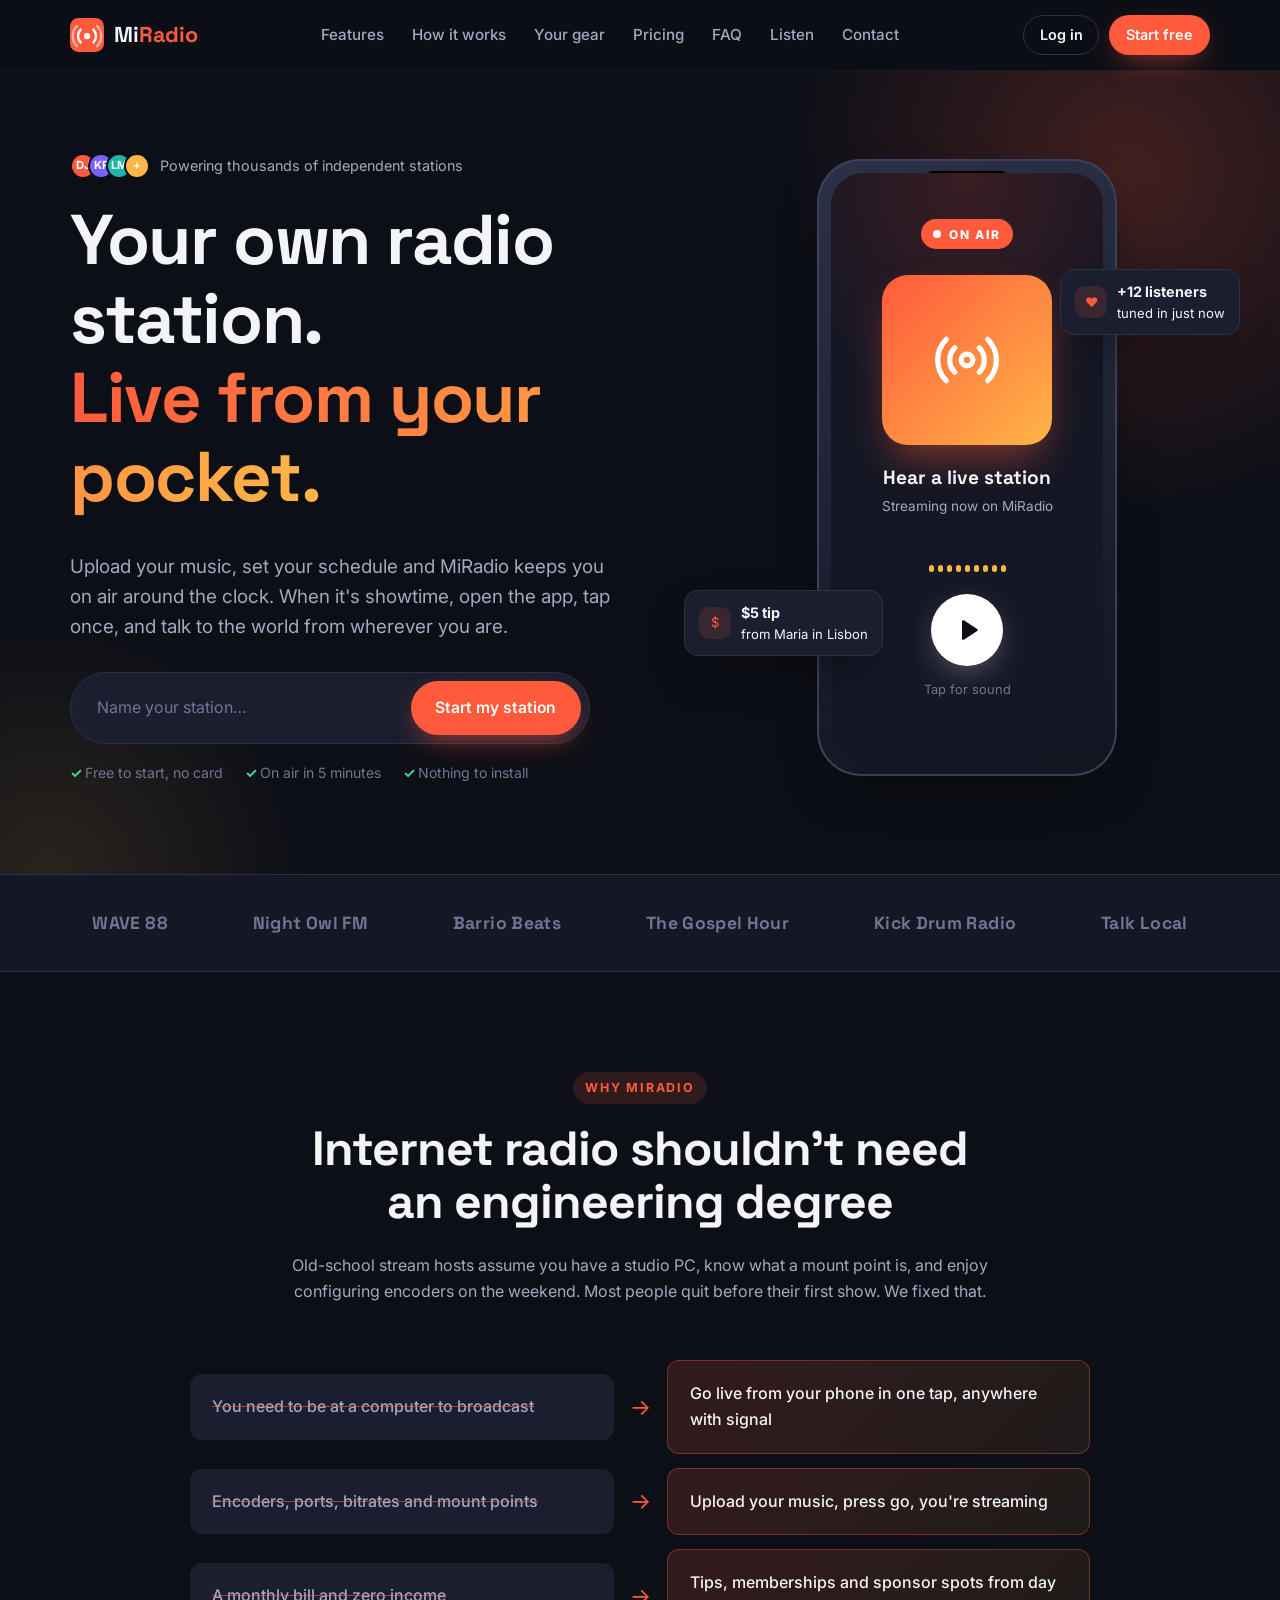
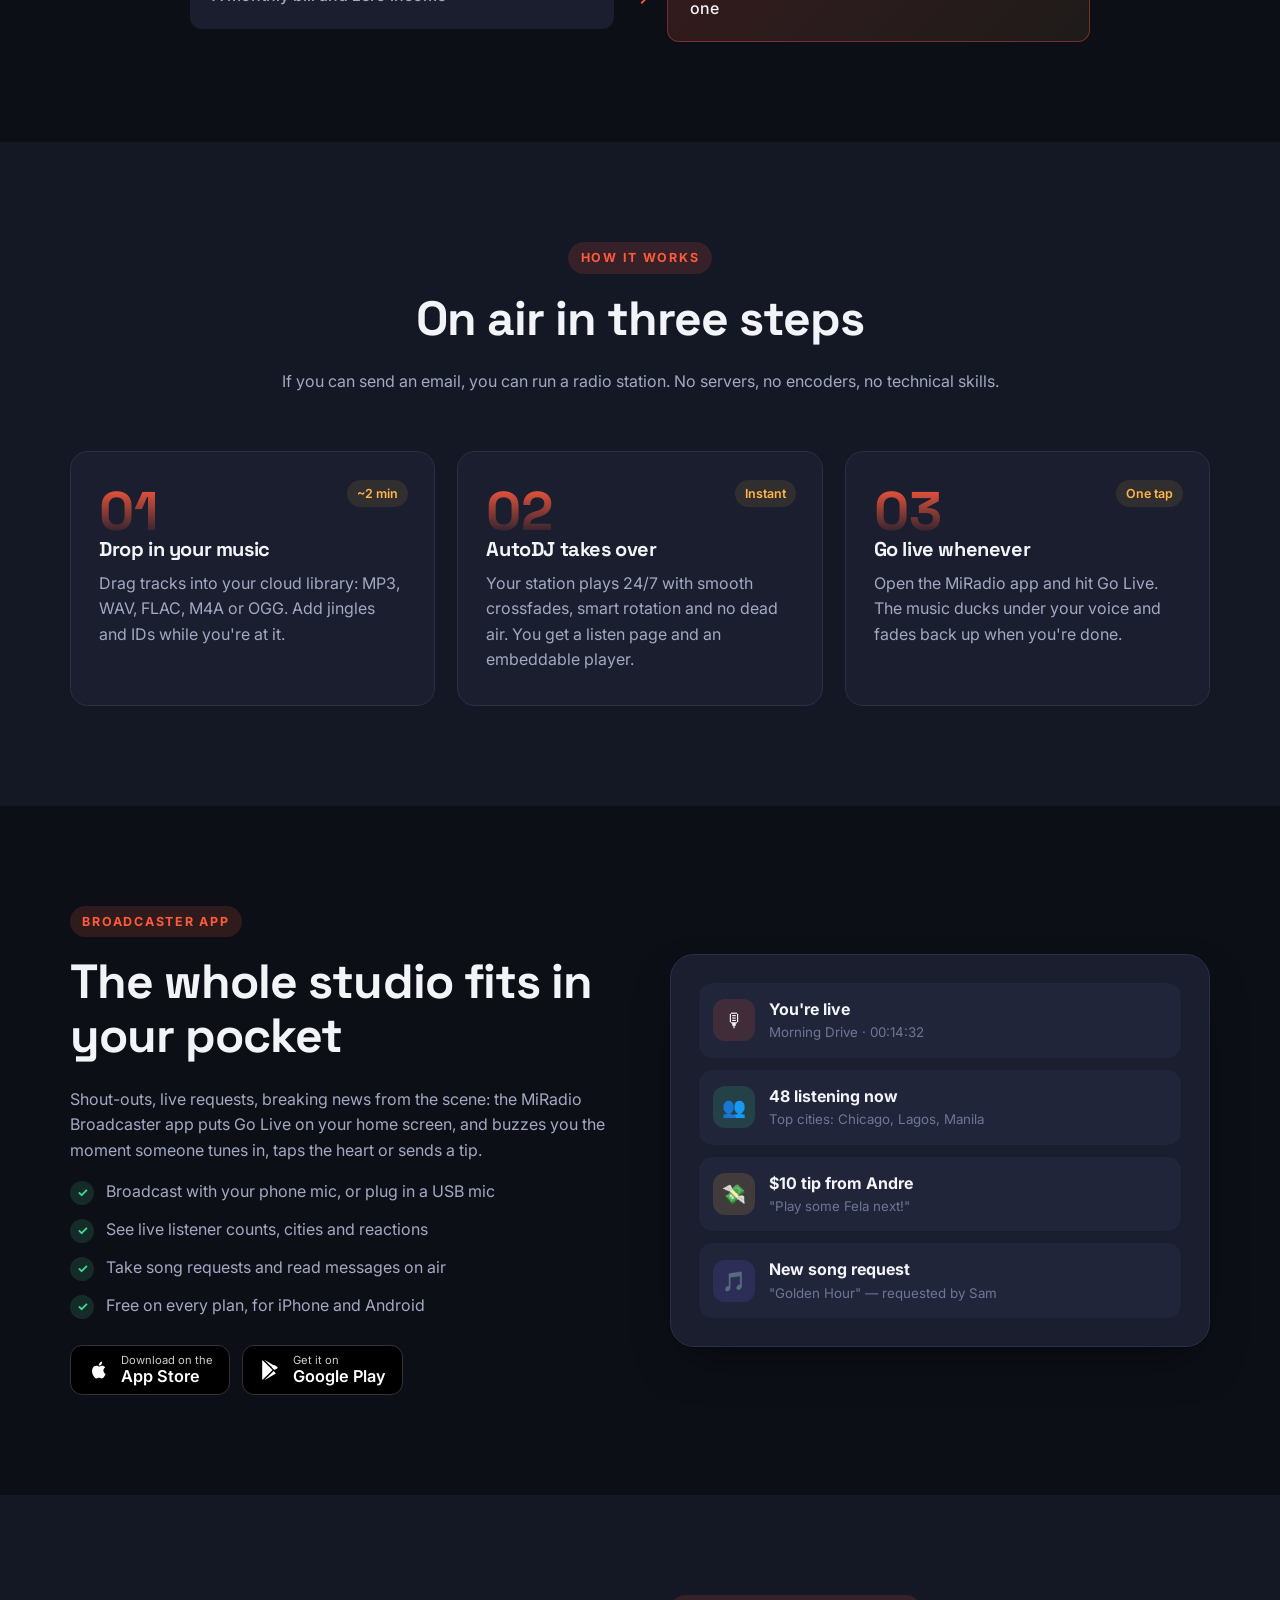
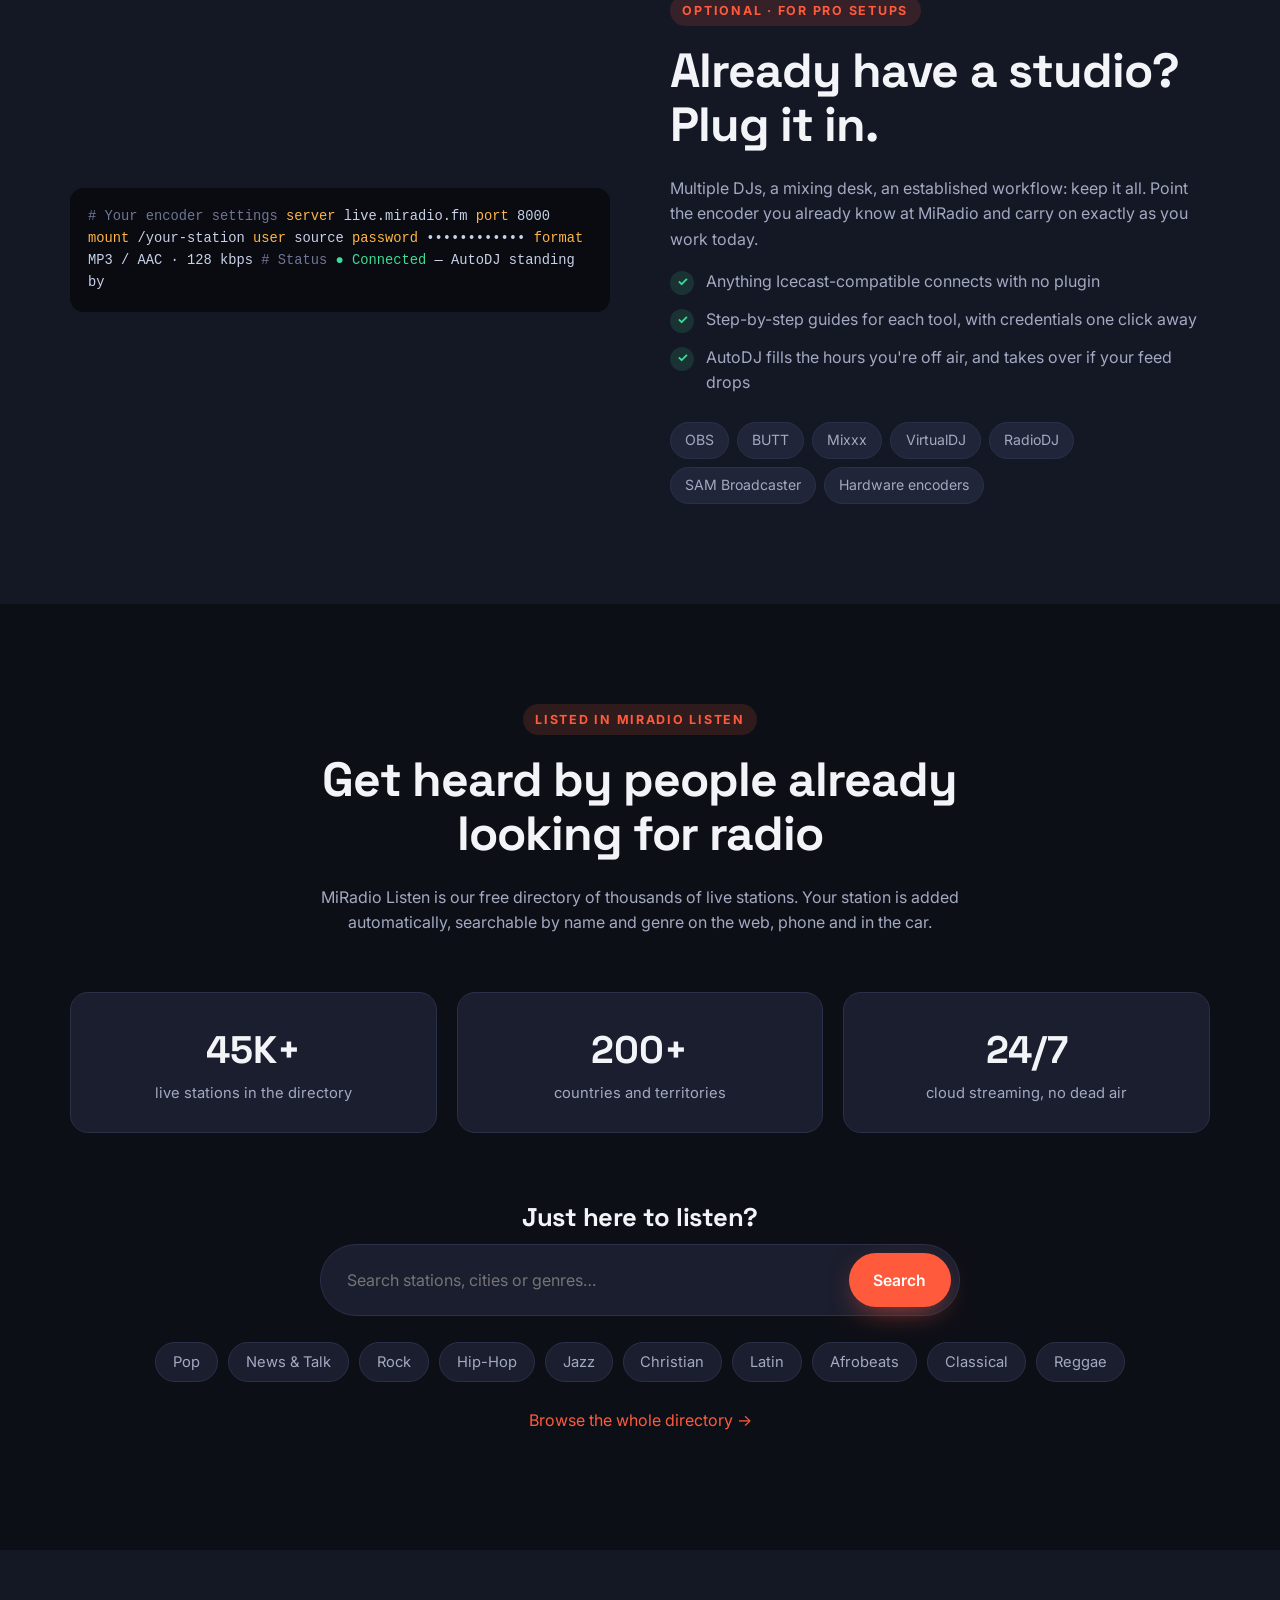
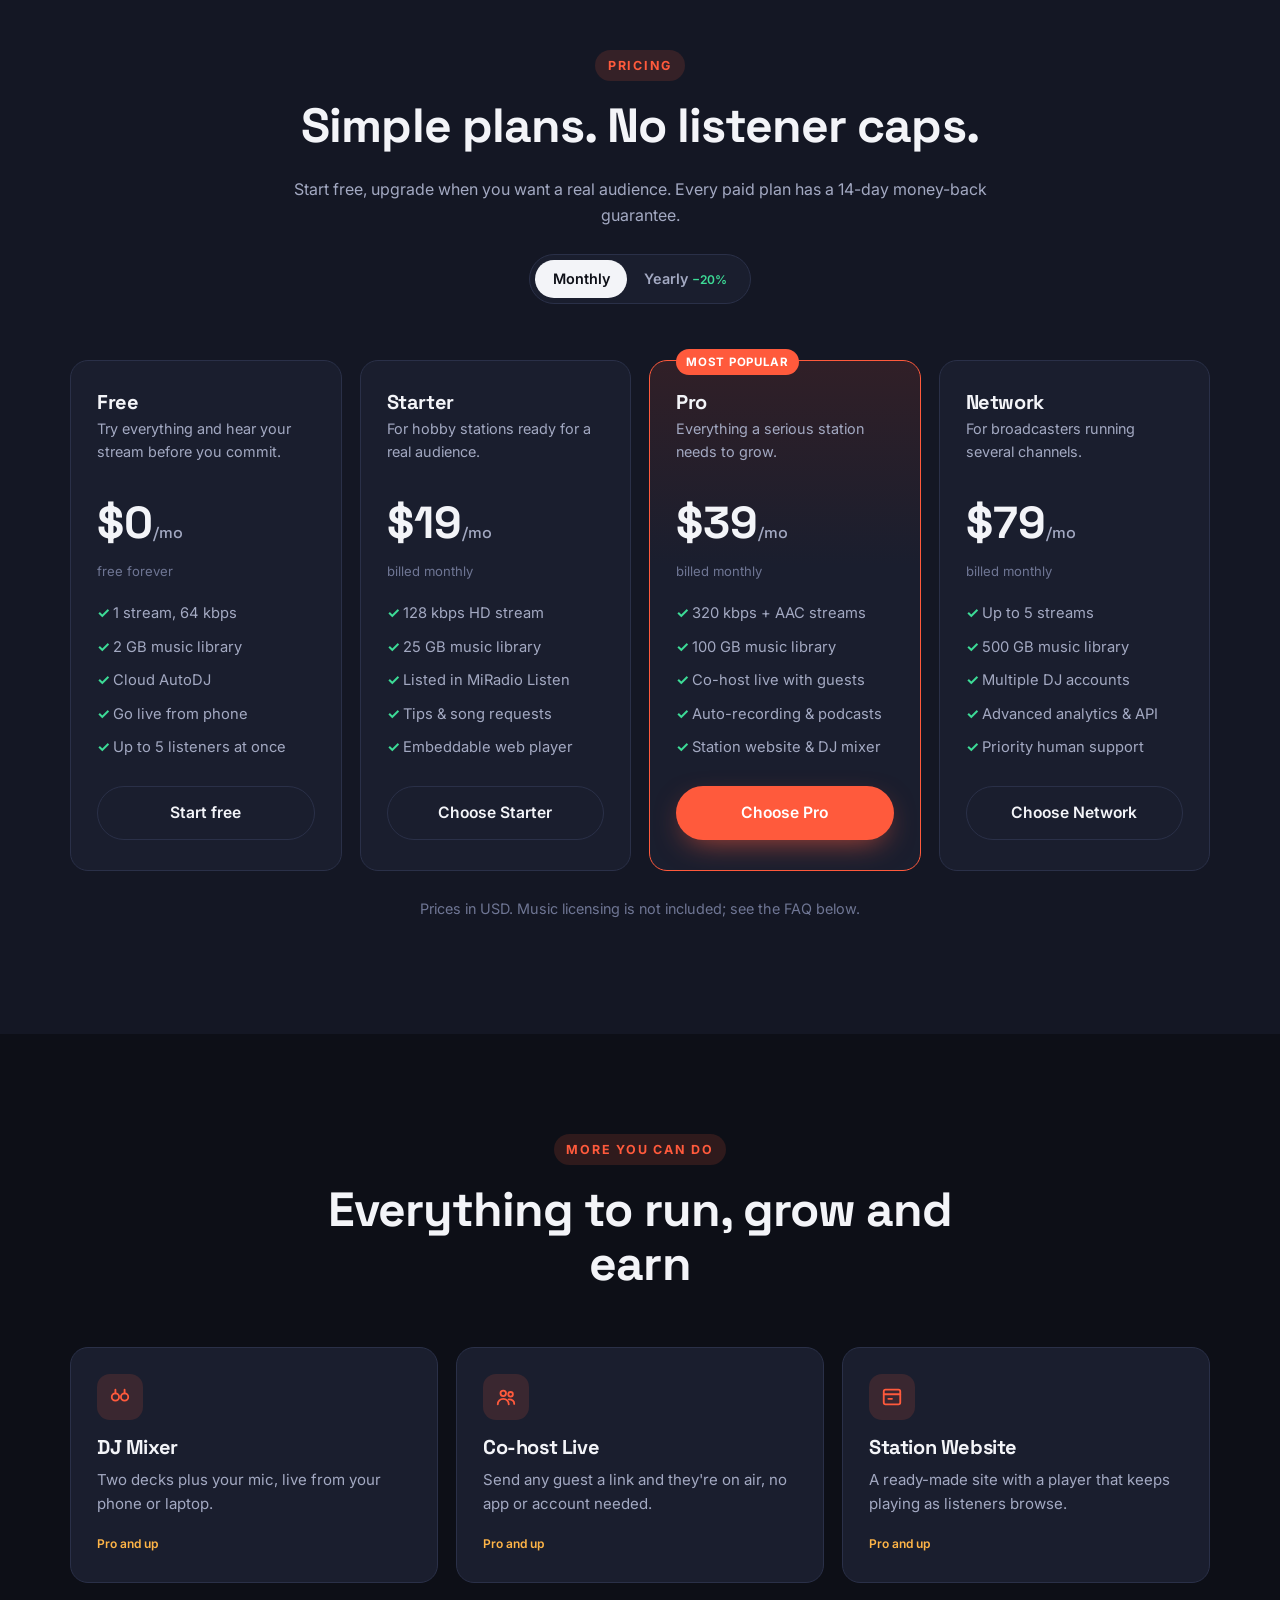
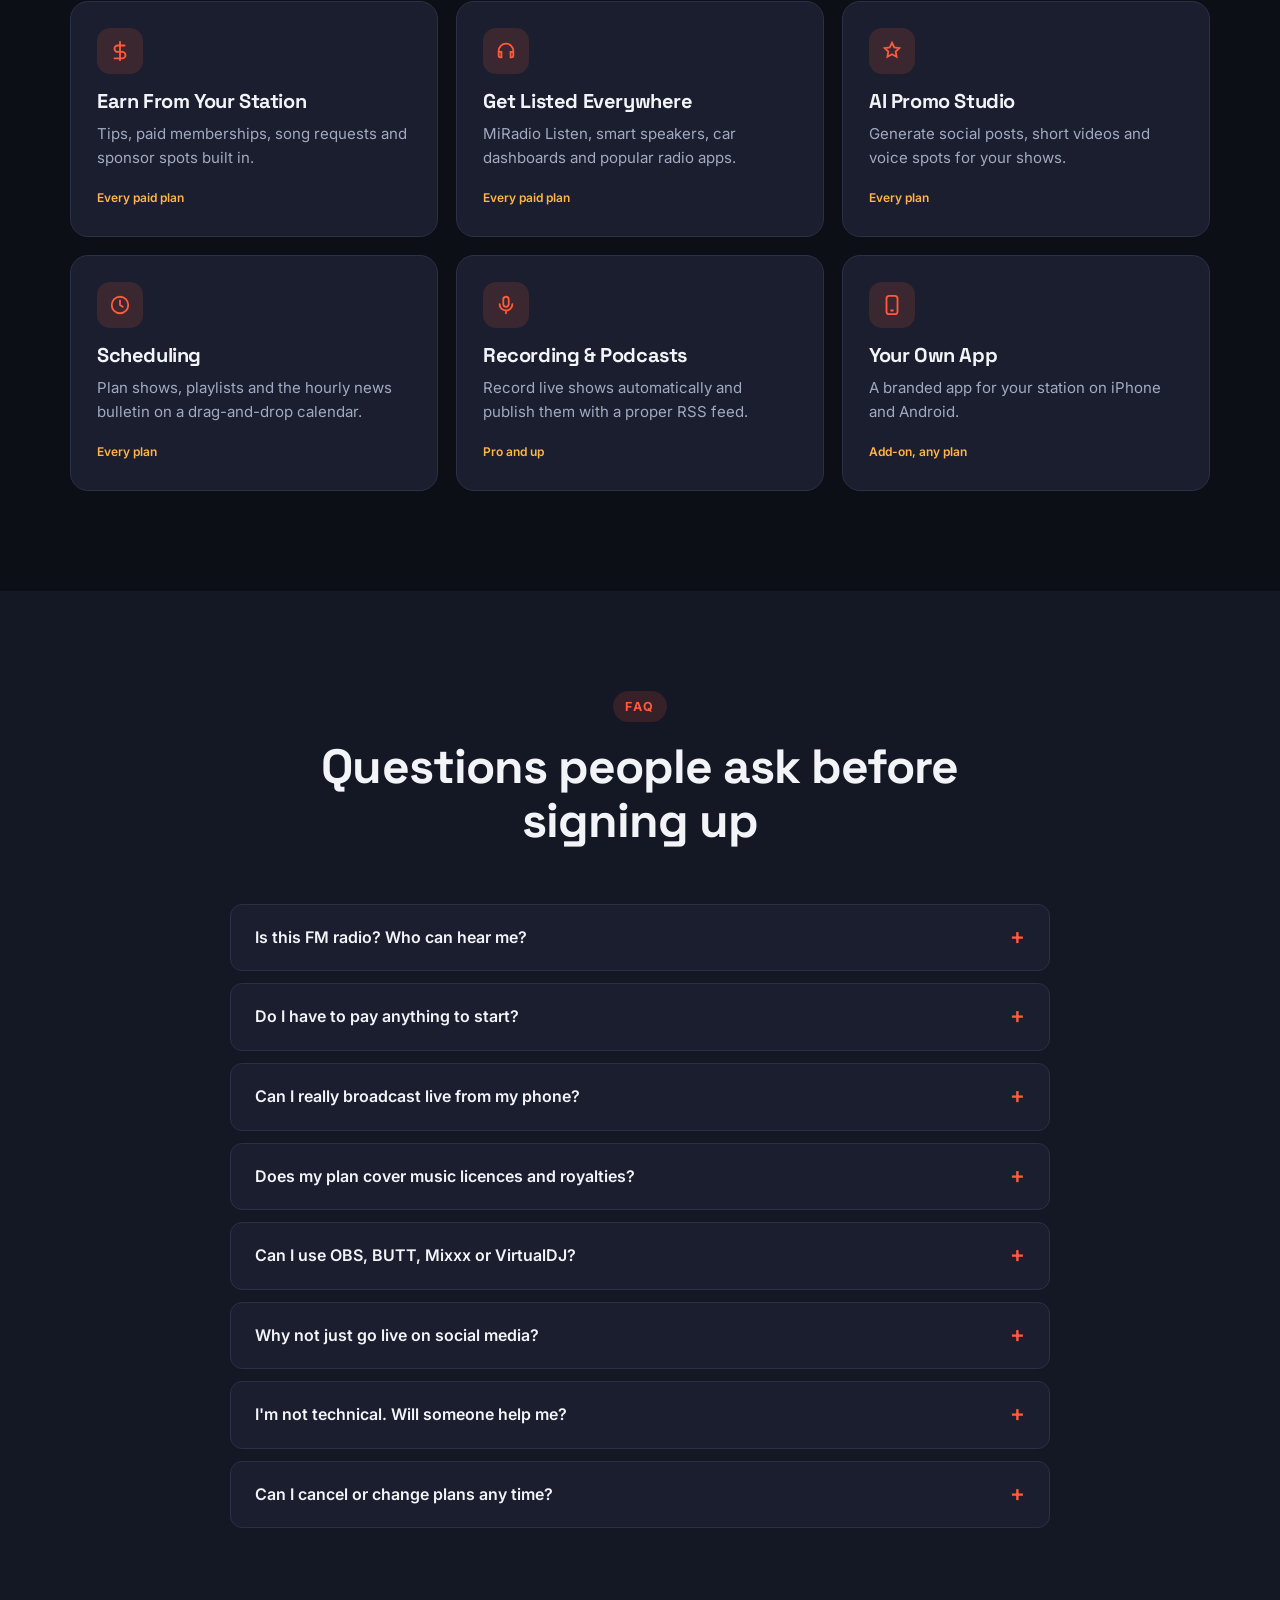
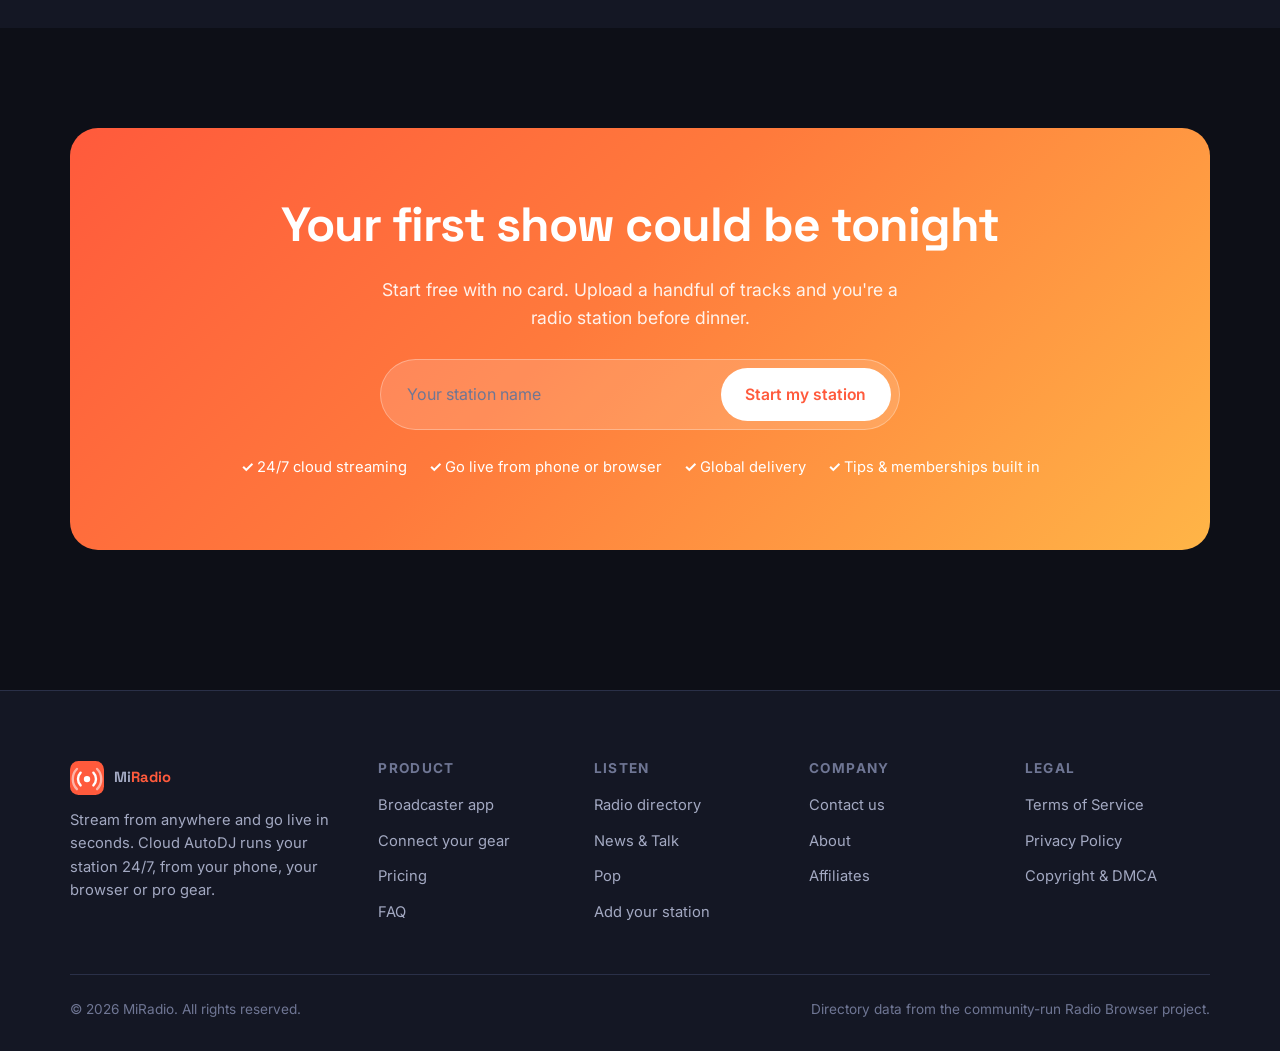
==== index.html @ b514ee6f "Build MiRadio website: landing page, live radio directory, contact page Co-Authored-By: Claude Opus " ====
<!DOCTYPE html>
<html lang="en">
<head>
  <meta charset="UTF-8" />
  <meta name="viewport" content="width=device-width, initial-scale=1" />
  <title>MiRadio — Start Your Own Radio Station, Go Live From Anywhere</title>
  <meta name="description" content="MiRadio puts your own internet radio station on air in minutes. Upload music, let AutoDJ run 24/7, and go live from your phone with one tap." />
  <link rel="icon" href="assets/logo.svg" type="image/svg+xml" />
  <link rel="preconnect" href="https://fonts.googleapis.com" />
  <link rel="preconnect" href="https://fonts.gstatic.com" crossorigin />
  <link href="https://fonts.googleapis.com/css2?family=Inter:wght@400;500;600;700&family=Space+Grotesk:wght@500;700&display=swap" rel="stylesheet" />
  <link rel="stylesheet" href="css/style.css" />
</head>
<body>

<header class="site-header">
  <nav class="container nav" aria-label="Main">
    <a href="index.html" class="brand"><img src="assets/logo.svg" alt="" /><span>Mi<b>Radio</b></span></a>
    <ul class="nav-links">
      <li><a href="#features">Features</a></li>
      <li><a href="#how">How it works</a></li>
      <li><a href="#gear">Your gear</a></li>
      <li><a href="#pricing">Pricing</a></li>
      <li><a href="#faq">FAQ</a></li>
      <li><a href="listen.html">Listen</a></li>
      <li><a href="contact.html">Contact</a></li>
    </ul>
    <div class="nav-cta">
      <a href="#" class="btn btn-ghost btn-sm" onclick="miToast('Log in is coming soon.');return false;">Log in</a>
      <a href="#" class="btn btn-primary btn-sm" data-start>Start free</a>
      <button class="menu-toggle" aria-label="Open menu" aria-expanded="false">
        <svg viewBox="0 0 24 24" fill="none" stroke="currentColor" stroke-width="2" stroke-linecap="round"><path d="M4 7h16M4 12h16M4 17h16"/></svg>
      </button>
    </div>
  </nav>
</header>

<main>
  <!-- ================= HERO ================= -->
  <section class="hero">
    <div class="container hero-grid">
      <div>
        <div class="trust">
          <div class="dots">
            <span style="background:#ff5a3c">DJ</span><span style="background:#7b61ff">KR</span><span style="background:#1fb5a8">LM</span><span style="background:#ffb547">+</span>
          </div>
          Powering thousands of independent stations
        </div>
        <h1>Your own radio station.<br /><span class="grad">Live from your pocket.</span></h1>
        <p class="lead">Upload your music, set your schedule and MiRadio keeps you on air around the clock. When it's showtime, open the app, tap once, and talk to the world from wherever you are.</p>
        <form class="start-form" aria-label="Name your station">
          <label for="hero-name" class="sr-only">Your station name</label>
          <input id="hero-name" type="text" placeholder="Name your station…" maxlength="60" autocomplete="off" />
          <button class="btn btn-primary" type="submit">Start my station</button>
        </form>
        <div class="hero-notes">
          <span>Free to start, no card</span>
          <span>On air in 5 minutes</span>
          <span>Nothing to install</span>
        </div>
      </div>

      <div style="position:relative">
        <div class="phone" id="demo-phone">
          <div class="phone-notch"></div>
          <div class="phone-screen">
            <span class="onair">ON AIR</span>
            <div class="art">
              <svg viewBox="0 0 24 24" fill="none" stroke="currentColor" stroke-width="1.8" stroke-linecap="round"><circle cx="12" cy="12" r="2"/><path d="M7.8 16.2a6 6 0 0 1 0-8.4M16.2 7.8a6 6 0 0 1 0 8.4M4.9 19.1a10 10 0 0 1 0-14.2M19.1 4.9a10 10 0 0 1 0 14.2"/></svg>
            </div>
            <div class="st-name">Hear a live station</div>
            <div class="st-meta">Streaming now on MiRadio</div>
            <div class="eq" aria-hidden="true"><i></i><i></i><i></i><i></i><i></i><i></i><i></i><i></i><i></i></div>
            <button class="big-play" aria-label="Play">
              <svg viewBox="0 0 24 24" fill="currentColor"><path d="M8 5.14v13.72a1 1 0 0 0 1.52.85l10.6-6.86a1 1 0 0 0 0-1.7L9.52 4.29A1 1 0 0 0 8 5.14Z"/></svg>
            </button>
            <div class="hint">Tap for sound</div>
          </div>
        </div>
        <div class="listener-pop"><span class="ic">❤</span><div><b>+12 listeners</b>tuned in just now</div></div>
        <div class="listener-pop two"><span class="ic">$</span><div><b>$5 tip</b>from Maria in Lisbon</div></div>
      </div>
    </div>
  </section>

  <div class="strip">
    <div class="container strip-inner">
      <span>WAVE 88</span><span>Night Owl FM</span><span>Barrio Beats</span><span>The Gospel Hour</span><span>Kick Drum Radio</span><span>Talk Local</span>
    </div>
  </div>

  <!-- ================= PROBLEM / SOLUTION ================= -->
  <section>
    <div class="container">
      <div class="section-head reveal">
        <span class="eyebrow">Why MiRadio</span>
        <h2>Internet radio shouldn't need<br />an engineering degree</h2>
        <p class="muted">Old-school stream hosts assume you have a studio PC, know what a mount point is, and enjoy configuring encoders on the weekend. Most people quit before their first show. We fixed that.</p>
      </div>
      <div class="compare">
        <div class="compare-row reveal"><div class="old">You need to be at a computer to broadcast</div><span class="arrow">→</span><div class="new">Go live from your phone in one tap, anywhere with signal</div></div>
        <div class="compare-row reveal"><div class="old">Encoders, ports, bitrates and mount points</div><span class="arrow">→</span><div class="new">Upload your music, press go, you're streaming</div></div>
        <div class="compare-row reveal"><div class="old">A monthly bill and zero income</div><span class="arrow">→</span><div class="new">Tips, memberships and sponsor spots from day one</div></div>
      </div>
    </div>
  </section>

  <!-- ================= HOW IT WORKS ================= -->
  <section id="how" style="background:var(--bg-2)">
    <div class="container">
      <div class="section-head reveal">
        <span class="eyebrow">How it works</span>
        <h2>On air in three steps</h2>
        <p class="muted">If you can send an email, you can run a radio station. No servers, no encoders, no technical skills.</p>
      </div>
      <div class="steps">
        <div class="step reveal">
          <span class="time">~2 min</span>
          <div class="num">01</div>
          <h3>Drop in your music</h3>
          <p>Drag tracks into your cloud library: MP3, WAV, FLAC, M4A or OGG. Add jingles and IDs while you're at it.</p>
        </div>
        <div class="step reveal">
          <span class="time">Instant</span>
          <div class="num">02</div>
          <h3>AutoDJ takes over</h3>
          <p>Your station plays 24/7 with smooth crossfades, smart rotation and no dead air. You get a listen page and an embeddable player.</p>
        </div>
        <div class="step reveal">
          <span class="time">One tap</span>
          <div class="num">03</div>
          <h3>Go live whenever</h3>
          <p>Open the MiRadio app and hit Go Live. The music ducks under your voice and fades back up when you're done.</p>
        </div>
      </div>
    </div>
  </section>

  <!-- ================= APP ================= -->
  <section id="features">
    <div class="container split">
      <div class="reveal">
        <span class="eyebrow">Broadcaster app</span>
        <h2>The whole studio fits in your pocket</h2>
        <p class="muted">Shout-outs, live requests, breaking news from the scene: the MiRadio Broadcaster app puts Go Live on your home screen, and buzzes you the moment someone tunes in, taps the heart or sends a tip.</p>
        <ul class="checklist">
          <li>Broadcast with your phone mic, or plug in a USB mic</li>
          <li>See live listener counts, cities and reactions</li>
          <li>Take song requests and read messages on air</li>
          <li>Free on every plan, for iPhone and Android</li>
        </ul>
        <div class="store-btns">
          <a class="store" href="#" onclick="miToast('The iOS app is coming soon.');return false;">
            <svg viewBox="0 0 24 24"><path d="M16.37 12.6c-.02-2.1 1.72-3.12 1.8-3.17-.98-1.43-2.5-1.63-3.04-1.65-1.29-.13-2.52.76-3.18.76-.66 0-1.67-.74-2.75-.72-1.41.02-2.72.82-3.45 2.09-1.47 2.55-.38 6.33 1.06 8.4.7 1.01 1.53 2.15 2.62 2.11 1.05-.04 1.45-.68 2.72-.68 1.27 0 1.63.68 2.74.66 1.13-.02 1.85-1.03 2.54-2.05.8-1.17 1.13-2.31 1.15-2.37-.03-.01-2.2-.85-2.21-3.38ZM14.29 6.42c.58-.7.97-1.68.86-2.65-.83.03-1.84.55-2.44 1.25-.53.62-1 1.61-.88 2.56.93.07 1.88-.47 2.46-1.16Z"/></svg>
            <span>Download on the<b>App Store</b></span>
          </a>
          <a class="store" href="#" onclick="miToast('The Android app is coming soon.');return false;">
            <svg viewBox="0 0 24 24"><path d="M3.6 2.3a1 1 0 0 0-.4.8v17.8a1 1 0 0 0 .4.8l10-9.7-10-9.7Zm11.1 10.8L5.3 22.2l11.6-6.7-2.2-2.4Zm3.4-4.4-2.7-1.6-2.5 2.5 2.5 2.4 2.7-1.5c.8-.5.8-1.4 0-1.8ZM5.3 1.8l9.4 9.1 2.2-2.4L5.3 1.8Z"/></svg>
            <span>Get it on<b>Google Play</b></span>
          </a>
        </div>
      </div>
      <div class="split-media reveal">
        <div class="panel">
          <div class="notif"><span class="ic" style="background:rgba(255,90,60,.15)">🎙</span><div><b>You're live</b><small>Morning Drive · 00:14:32</small></div></div>
          <div class="notif"><span class="ic" style="background:rgba(61,220,151,.15)">👥</span><div><b>48 listening now</b><small>Top cities: Chicago, Lagos, Manila</small></div></div>
          <div class="notif"><span class="ic" style="background:rgba(255,181,71,.15)">💸</span><div><b>$10 tip from Andre</b><small>"Play some Fela next!"</small></div></div>
          <div class="notif"><span class="ic" style="background:rgba(123,97,255,.15)">🎵</span><div><b>New song request</b><small>"Golden Hour" — requested by Sam</small></div></div>
        </div>
      </div>
    </div>
  </section>

  <!-- ================= GEAR ================= -->
  <section id="gear" style="background:var(--bg-2)">
    <div class="container split rev">
      <div class="reveal">
        <span class="eyebrow">Optional · for pro setups</span>
        <h2>Already have a studio? Plug it in.</h2>
        <p class="muted">Multiple DJs, a mixing desk, an established workflow: keep it all. Point the encoder you already know at MiRadio and carry on exactly as you work today.</p>
        <ul class="checklist">
          <li>Anything Icecast-compatible connects with no plugin</li>
          <li>Step-by-step guides for each tool, with credentials one click away</li>
          <li>AutoDJ fills the hours you're off air, and takes over if your feed drops</li>
        </ul>
        <div class="gear-tags">
          <span>OBS</span><span>BUTT</span><span>Mixxx</span><span>VirtualDJ</span><span>RadioDJ</span><span>SAM Broadcaster</span><span>Hardware encoders</span>
        </div>
      </div>
      <div class="split-media reveal">
        <div class="console">
<span class="c"># Your encoder settings</span>
<span class="k">server</span>   live.miradio.fm
<span class="k">port</span>     8000
<span class="k">mount</span>    /your-station
<span class="k">user</span>     source
<span class="k">password</span> ••••••••••••
<span class="k">format</span>   MP3 / AAC · 128 kbps

<span class="c"># Status</span>
<span style="color:var(--green)">● Connected</span> — AutoDJ standing by
        </div>
      </div>
    </div>
  </section>

  <!-- ================= DIRECTORY ================= -->
  <section>
    <div class="container">
      <div class="section-head reveal">
        <span class="eyebrow">Listed in MiRadio Listen</span>
        <h2>Get heard by people already looking for radio</h2>
        <p class="muted">MiRadio Listen is our free directory of thousands of live stations. Your station is added automatically, searchable by name and genre on the web, phone and in the car.</p>
      </div>
      <div class="stats reveal">
        <div class="stat"><b>45K+</b><span>live stations in the directory</span></div>
        <div class="stat"><b>200+</b><span>countries and territories</span></div>
        <div class="stat"><b>24/7</b><span>cloud streaming, no dead air</span></div>
      </div>

      <div style="margin-top:70px;text-align:center" class="reveal">
        <h3 style="font-size:1.6rem">Just here to listen?</h3>
        <form class="search-bar" id="teaser-search" role="search">
          <label for="teaser-q" class="sr-only">Search radio stations</label>
          <input id="teaser-q" type="search" placeholder="Search stations, cities or genres…" />
          <button class="btn btn-primary" type="submit">Search</button>
        </form>
        <div class="chips">
          <a class="chip" href="listen.html?tag=pop">Pop</a>
          <a class="chip" href="listen.html?tag=news">News & Talk</a>
          <a class="chip" href="listen.html?tag=rock">Rock</a>
          <a class="chip" href="listen.html?tag=hip-hop">Hip-Hop</a>
          <a class="chip" href="listen.html?tag=jazz">Jazz</a>
          <a class="chip" href="listen.html?tag=christian">Christian</a>
          <a class="chip" href="listen.html?tag=latin">Latin</a>
          <a class="chip" href="listen.html?tag=afrobeats">Afrobeats</a>
          <a class="chip" href="listen.html?tag=classical">Classical</a>
          <a class="chip" href="listen.html?tag=reggae">Reggae</a>
        </div>
        <p style="margin-top:26px"><a href="listen.html" class="accent">Browse the whole directory →</a></p>
      </div>
    </div>
  </section>

  <!-- ================= PRICING ================= -->
  <section id="pricing" style="background:var(--bg-2)">
    <div class="container">
      <div class="section-head reveal">
        <span class="eyebrow">Pricing</span>
        <h2>Simple plans. No listener caps.</h2>
        <p class="muted">Start free, upgrade when you want a real audience. Every paid plan has a 14-day money-back guarantee.</p>
        <div class="billing-toggle">
          <button class="on" data-bill="monthly">Monthly</button>
          <button data-bill="yearly">Yearly <small>−20%</small></button>
        </div>
      </div>
      <div class="plans">
        <div class="plan reveal">
          <h3>Free</h3>
          <p class="desc">Try everything and hear your stream before you commit.</p>
          <div class="price">$0<small>/mo</small></div>
          <div class="per" data-free="1">free forever</div>
          <ul>
            <li>1 stream, 64 kbps</li>
            <li>2 GB music library</li>
            <li>Cloud AutoDJ</li>
            <li>Go live from phone</li>
            <li>Up to 5 listeners at once</li>
          </ul>
          <a href="#" class="btn btn-ghost" data-start data-plan="free">Start free</a>
        </div>
        <div class="plan reveal">
          <h3>Starter</h3>
          <p class="desc">For hobby stations ready for a real audience.</p>
          <div class="price" data-monthly="19">$19<small>/mo</small></div>
          <div class="per">billed monthly</div>
          <ul>
            <li>128 kbps HD stream</li>
            <li>25 GB music library</li>
            <li>Listed in MiRadio Listen</li>
            <li>Tips & song requests</li>
            <li>Embeddable web player</li>
          </ul>
          <a href="#" class="btn btn-ghost" data-start data-plan="starter">Choose Starter</a>
        </div>
        <div class="plan featured reveal">
          <span class="badge">Most popular</span>
          <h3>Pro</h3>
          <p class="desc">Everything a serious station needs to grow.</p>
          <div class="price" data-monthly="39">$39<small>/mo</small></div>
          <div class="per">billed monthly</div>
          <ul>
            <li>320 kbps + AAC streams</li>
            <li>100 GB music library</li>
            <li>Co-host live with guests</li>
            <li>Auto-recording & podcasts</li>
            <li>Station website & DJ mixer</li>
          </ul>
          <a href="#" class="btn btn-primary" data-start data-plan="pro">Choose Pro</a>
        </div>
        <div class="plan reveal">
          <h3>Network</h3>
          <p class="desc">For broadcasters running several channels.</p>
          <div class="price" data-monthly="79">$79<small>/mo</small></div>
          <div class="per">billed monthly</div>
          <ul>
            <li>Up to 5 streams</li>
            <li>500 GB music library</li>
            <li>Multiple DJ accounts</li>
            <li>Advanced analytics & API</li>
            <li>Priority human support</li>
          </ul>
          <a href="#" class="btn btn-ghost" data-start data-plan="network">Choose Network</a>
        </div>
      </div>
      <p class="price-note">Prices in USD. Music licensing is not included; see the FAQ below.</p>
    </div>
  </section>

  <!-- ================= MORE FEATURES ================= -->
  <section>
    <div class="container">
      <div class="section-head reveal">
        <span class="eyebrow">More you can do</span>
        <h2>Everything to run, grow and earn</h2>
      </div>
      <div class="features">
        <div class="feature reveal"><div class="ic"><svg viewBox="0 0 24 24" fill="none" stroke="currentColor" stroke-width="2" stroke-linecap="round"><circle cx="7" cy="12" r="4"/><circle cx="17" cy="12" r="4"/><path d="M7 8V4M17 8V4"/></svg></div><h3>DJ Mixer</h3><p>Two decks plus your mic, live from your phone or laptop.</p><span class="tier">Pro and up</span></div>
        <div class="feature reveal"><div class="ic"><svg viewBox="0 0 24 24" fill="none" stroke="currentColor" stroke-width="2" stroke-linecap="round"><circle cx="9" cy="8" r="3"/><circle cx="17" cy="9" r="2.5"/><path d="M3 20c0-3.3 2.7-6 6-6s6 2.7 6 6M15 14.5c3 0 6 1.5 6 5"/></svg></div><h3>Co-host Live</h3><p>Send any guest a link and they're on air, no app or account needed.</p><span class="tier">Pro and up</span></div>
        <div class="feature reveal"><div class="ic"><svg viewBox="0 0 24 24" fill="none" stroke="currentColor" stroke-width="2" stroke-linecap="round"><rect x="3" y="4" width="18" height="16" rx="2"/><path d="M3 9h18M8 14h4"/></svg></div><h3>Station Website</h3><p>A ready-made site with a player that keeps playing as listeners browse.</p><span class="tier">Pro and up</span></div>
        <div class="feature reveal"><div class="ic"><svg viewBox="0 0 24 24" fill="none" stroke="currentColor" stroke-width="2" stroke-linecap="round"><path d="M12 2v20M17 6H9.5a3.5 3.5 0 0 0 0 7h5a3.5 3.5 0 0 1 0 7H6"/></svg></div><h3>Earn From Your Station</h3><p>Tips, paid memberships, song requests and sponsor spots built in.</p><span class="tier">Every paid plan</span></div>
        <div class="feature reveal"><div class="ic"><svg viewBox="0 0 24 24" fill="none" stroke="currentColor" stroke-width="2" stroke-linecap="round"><path d="M4 12a8 8 0 0 1 16 0v5a2 2 0 0 1-2 2h-1v-6h3M4 13h3v6H6a2 2 0 0 1-2-2v-5"/></svg></div><h3>Get Listed Everywhere</h3><p>MiRadio Listen, smart speakers, car dashboards and popular radio apps.</p><span class="tier">Every paid plan</span></div>
        <div class="feature reveal"><div class="ic"><svg viewBox="0 0 24 24" fill="none" stroke="currentColor" stroke-width="2" stroke-linecap="round"><path d="M12 3l2.4 5 5.6.8-4 3.9 1 5.5L12 15.5 7 18.2l1-5.5-4-3.9L9.6 8z"/></svg></div><h3>AI Promo Studio</h3><p>Generate social posts, short videos and voice spots for your shows.</p><span class="tier">Every plan</span></div>
        <div class="feature reveal"><div class="ic"><svg viewBox="0 0 24 24" fill="none" stroke="currentColor" stroke-width="2" stroke-linecap="round"><circle cx="12" cy="12" r="9"/><path d="M12 7v5l3 2"/></svg></div><h3>Scheduling</h3><p>Plan shows, playlists and the hourly news bulletin on a drag-and-drop calendar.</p><span class="tier">Every plan</span></div>
        <div class="feature reveal"><div class="ic"><svg viewBox="0 0 24 24" fill="none" stroke="currentColor" stroke-width="2" stroke-linecap="round"><rect x="9" y="3" width="6" height="11" rx="3"/><path d="M5 11a7 7 0 0 0 14 0M12 18v3"/></svg></div><h3>Recording & Podcasts</h3><p>Record live shows automatically and publish them with a proper RSS feed.</p><span class="tier">Pro and up</span></div>
        <div class="feature reveal"><div class="ic"><svg viewBox="0 0 24 24" fill="none" stroke="currentColor" stroke-width="2" stroke-linecap="round"><rect x="6" y="2" width="12" height="20" rx="3"/><path d="M11 18h2"/></svg></div><h3>Your Own App</h3><p>A branded app for your station on iPhone and Android.</p><span class="tier">Add-on, any plan</span></div>
      </div>
    </div>
  </section>

  <!-- ================= FAQ ================= -->
  <section id="faq" style="background:var(--bg-2)">
    <div class="container">
      <div class="section-head reveal">
        <span class="eyebrow">FAQ</span>
        <h2>Questions people ask before signing up</h2>
      </div>
      <div class="faq">
        <details><summary>Is this FM radio? Who can hear me?</summary><p>It's internet radio, so there's no transmitter, no broadcast licence and no range limit. Anyone in the world with a phone, computer, smart speaker or connected car can listen via your listen page, the embeddable player, or the MiRadio Listen directory.</p></details>
        <details><summary>Do I have to pay anything to start?</summary><p>No. Every account starts on the Free plan with no card required. You get a real station on air so you can upload music, go live and hear your stream before deciding to upgrade.</p></details>
        <details><summary>Can I really broadcast live from my phone?</summary><p>Yes, that's the whole idea. Sign in to the MiRadio Broadcaster app on iOS or Android and tap Go Live. AutoDJ lowers the music under your voice and brings it back up when you finish.</p></details>
        <details><summary>Does my plan cover music licences and royalties?</summary><p>No. As with every streaming host, you're responsible for your own music licences. In the US that usually means SoundExchange for recordings plus ASCAP, BMI and SESAC for songwriting. Other countries have their own collecting societies. If you only play your own or royalty-free music, you may not need any.</p></details>
        <details><summary>Can I use OBS, BUTT, Mixxx or VirtualDJ?</summary><p>Yes. Any Icecast-compatible encoder connects straight to your station. Your server, mount and password are in the dashboard, along with a setup guide for each tool.</p></details>
        <details><summary>Why not just go live on social media?</summary><p>A social live stream ends when you stop talking. A radio station plays 24/7 whether you're there or not, listeners don't need an account to tune in, and the audience is yours: your link, your brand, your income.</p></details>
        <details><summary>I'm not technical. Will someone help me?</summary><p>Yes. Support lives inside your dashboard as a chat, and our team is a message away. Most stations are fully set up in a single sitting.</p></details>
        <details><summary>Can I cancel or change plans any time?</summary><p>Yes. Upgrades are prorated immediately; downgrades take effect at the end of your billing period so your stream never drops. Cancel from the dashboard in one click.</p></details>
      </div>
    </div>
  </section>

  <!-- ================= CTA ================= -->
  <section>
    <div class="container">
      <div class="cta-box reveal">
        <h2>Your first show could be tonight</h2>
        <p>Start free with no card. Upload a handful of tracks and you're a radio station before dinner.</p>
        <form class="start-form" style="margin:0 auto;background:rgba(255,255,255,.15);border-color:rgba(255,255,255,.3)">
          <label for="cta-name" class="sr-only">Your station name</label>
          <input id="cta-name" type="text" placeholder="Your station name" maxlength="60" style="color:#fff" />
          <button class="btn btn-primary" type="submit">Start my station</button>
        </form>
        <div class="cta-list">
          <span>24/7 cloud streaming</span><span>Go live from phone or browser</span><span>Global delivery</span><span>Tips & memberships built in</span>
        </div>
      </div>
    </div>
  </section>
</main>

<footer class="site-footer">
  <div class="container">
    <div class="footer-grid">
      <div class="footer-about">
        <a href="index.html" class="brand"><img src="assets/logo.svg" alt="" /><span>Mi<b>Radio</b></span></a>
        <p>Stream from anywhere and go live in seconds. Cloud AutoDJ runs your station 24/7, from your phone, your browser or pro gear.</p>
      </div>
      <div>
        <h4>Product</h4>
        <ul>
          <li><a href="#features">Broadcaster app</a></li>
          <li><a href="#gear">Connect your gear</a></li>
          <li><a href="#pricing">Pricing</a></li>
          <li><a href="#faq">FAQ</a></li>
        </ul>
      </div>
      <div>
        <h4>Listen</h4>
        <ul>
          <li><a href="listen.html">Radio directory</a></li>
          <li><a href="listen.html?tag=news">News & Talk</a></li>
          <li><a href="listen.html?tag=pop">Pop</a></li>
          <li><a href="contact.html">Add your station</a></li>
        </ul>
      </div>
      <div>
        <h4>Company</h4>
        <ul>
          <li><a href="contact.html">Contact us</a></li>
          <li><a href="contact.html">About</a></li>
          <li><a href="contact.html">Affiliates</a></li>
        </ul>
      </div>
      <div>
        <h4>Legal</h4>
        <ul>
          <li><a href="#">Terms of Service</a></li>
          <li><a href="#">Privacy Policy</a></li>
          <li><a href="#">Copyright & DMCA</a></li>
        </ul>
      </div>
    </div>
    <div class="footer-bottom">
      <span>© <span class="year">2026</span> MiRadio. All rights reserved.</span>
      <span>Directory data from the community-run Radio Browser project.</span>
    </div>
  </div>
</footer>

<!-- ================= START WIZARD ================= -->
<div class="modal" id="start-modal" role="dialog" aria-modal="true" aria-labelledby="wiz-title">
  <div class="modal-card">
    <button class="modal-close" aria-label="Close">×</button>
    <div class="progress"><i class="on"></i><i></i><i></i><i></i></div>

    <div class="wiz-step">
      <h3 id="wiz-title" style="font-size:1.6rem">Name your station</h3>
      <p class="muted">You can change it later. Pick something listeners will remember.</p>
      <div class="field">
        <label for="wiz-name">Station name</label>
        <input id="wiz-name" type="text" maxlength="60" placeholder="e.g. Sunset Grooves FM" />
        <div class="error-text" id="err-name">Please enter at least 2 characters.</div>
      </div>
      <div class="wizard-actions"><span></span><button class="btn btn-primary" id="wiz-next-1">Continue</button></div>
    </div>

    <div class="wiz-step" hidden>
      <h3 style="font-size:1.6rem">What will you play?</h3>
      <p class="muted">Helps listeners find you in the directory.</p>
      <div class="genre-pick">
        <button>Pop</button><button>Hip-Hop</button><button>Rock</button>
        <button>Latin</button><button>Afrobeats</button><button>Jazz</button>
        <button>Gospel</button><button>Talk</button><button>Electronic</button>
        <button>Country</button><button>Reggae</button><button>Variety</button>
      </div>
      <div class="error-text" id="err-genre">Pick a genre to continue.</div>
      <div class="wizard-actions"><button class="btn btn-ghost" id="wiz-back-2">Back</button><button class="btn btn-primary" id="wiz-next-2">Continue</button></div>
    </div>

    <div class="wiz-step" hidden>
      <h3 style="font-size:1.6rem">Choose a plan</h3>
      <p class="muted">Start free, upgrade any time.</p>
      <div class="plan-pick">
        <label><span><input type="radio" name="plan" value="free" checked />Free</span><span class="muted">$0</span></label>
        <label><span><input type="radio" name="plan" value="starter" />Starter</span><span class="muted">$19/mo</span></label>
        <label><span><input type="radio" name="plan" value="pro" />Pro</span><span class="muted">$39/mo</span></label>
        <label><span><input type="radio" name="plan" value="network" />Network</span><span class="muted">$79/mo</span></label>
      </div>
      <div class="field" style="margin-top:18px">
        <label for="wiz-email">Your email</label>
        <input id="wiz-email" type="email" placeholder="you@example.com" autocomplete="email" />
        <div class="error-text" id="err-email">Enter a valid email address.</div>
      </div>
      <div class="wizard-actions"><button class="btn btn-ghost" id="wiz-back-3">Back</button><button class="btn btn-primary" id="wiz-next-3">Put me on air</button></div>
    </div>

    <div class="wiz-step success" hidden>
      <div class="big">🎉</div>
      <h3 style="font-size:1.6rem">You're on air!</h3>
      <p class="muted">Your station is set up. We've sent next steps to <b id="done-email"></b>.</p>
      <div class="station-preview">
        <div class="logo" id="done-logo"></div>
        <div style="min-width:0">
          <b id="done-name"></b>
          <div class="muted" style="font-size:.85rem" id="done-genre"></div>
          <code id="done-url"></code>
        </div>
      </div>
      <button class="btn btn-primary" id="wiz-done" style="width:100%">Go to my dashboard</button>
    </div>
  </div>
</div>

<script src="js/radio.js"></script>
<script src="js/main.js"></script>
</body>
</html>
---- css/style.css ----
/* ==========================================================
   MiRadio — global styles
   ========================================================== */
:root {
  --bg: #0d0f17;
  --bg-2: #141724;
  --card: #1a1e2e;
  --card-2: #20253a;
  --line: #2a3048;
  --text: #f3f4f8;
  --muted: #a3a9c2;
  --dim: #6f7694;
  --accent: #ff5a3c;
  --accent-2: #ffb547;
  --accent-soft: rgba(255, 90, 60, 0.14);
  --green: #3ddc97;
  --radius: 18px;
  --radius-sm: 12px;
  --shadow: 0 20px 50px -20px rgba(0, 0, 0, 0.6);
  --max: 1180px;
  --font: "Inter", system-ui, -apple-system, "Segoe UI", Roboto, sans-serif;
  --display: "Space Grotesk", var(--font);
}

* { box-sizing: border-box; }
html { scroll-behavior: smooth; }
body {
  margin: 0;
  background: var(--bg);
  color: var(--text);
  font-family: var(--font);
  font-size: 16px;
  line-height: 1.6;
  -webkit-font-smoothing: antialiased;
  overflow-x: hidden;
}
img { max-width: 100%; display: block; }
a { color: inherit; text-decoration: none; }
button { font: inherit; cursor: pointer; }
h1, h2, h3, h4 { font-family: var(--display); line-height: 1.12; margin: 0 0 .5em; letter-spacing: -0.02em; }
h1 { font-size: clamp(2.4rem, 6vw, 4.4rem); }
h2 { font-size: clamp(1.9rem, 4vw, 3rem); }
h3 { font-size: 1.25rem; }
p { margin: 0 0 1em; }
.container { width: 100%; max-width: var(--max); margin: 0 auto; padding: 0 20px; }
.muted { color: var(--muted); }
.accent { color: var(--accent); }
.grad {
  background: linear-gradient(90deg, var(--accent), var(--accent-2));
  -webkit-background-clip: text; background-clip: text; color: transparent;
}
.sr-only { position: absolute; width: 1px; height: 1px; overflow: hidden; clip: rect(0 0 0 0); white-space: nowrap; }

/* ---------- Buttons ---------- */
.btn {
  display: inline-flex; align-items: center; justify-content: center; gap: .5em;
  padding: .85em 1.5em; border-radius: 999px; border: 1px solid transparent;
  font-weight: 600; font-size: .98rem; transition: transform .15s, background .2s, border-color .2s, box-shadow .2s;
  white-space: nowrap;
}
.btn:hover { transform: translateY(-1px); }
.btn-primary { background: var(--accent); color: #fff; box-shadow: 0 10px 30px -10px rgba(255, 90, 60, .7); }
.btn-primary:hover { background: #ff6d52; }
.btn-ghost { border-color: var(--line); color: var(--text); background: transparent; }
.btn-ghost:hover { border-color: var(--muted); }
.btn-sm { padding: .55em 1.1em; font-size: .9rem; }
.btn-lg { padding: 1em 1.9em; font-size: 1.05rem; }

/* ---------- Header ---------- */
.site-header {
  position: sticky; top: 0; z-index: 50;
  background: rgba(13, 15, 23, .78); backdrop-filter: blur(14px);
  border-bottom: 1px solid rgba(255,255,255,.05);
}
.nav { display: flex; align-items: center; justify-content: space-between; height: 70px; gap: 20px; }
.brand { display: flex; align-items: center; gap: 10px; font-family: var(--display); font-weight: 700; font-size: 1.35rem; }
.brand img { width: 34px; height: 34px; }
.brand span b { color: var(--accent); font-weight: 700; }
.nav-links { display: flex; gap: 28px; list-style: none; margin: 0; padding: 0; }
.nav-links a { color: var(--muted); font-weight: 500; font-size: .95rem; transition: color .2s; }
.nav-links a:hover, .nav-links a.active { color: var(--text); }
.nav-cta { display: flex; gap: 10px; align-items: center; }
.menu-toggle { display: none; background: none; border: 0; color: var(--text); padding: 8px; }
.menu-toggle svg { width: 26px; height: 26px; }

@media (max-width: 920px) {
  .nav-links {
    position: fixed; inset: 70px 0 auto 0; flex-direction: column; gap: 0;
    background: var(--bg-2); border-bottom: 1px solid var(--line);
    transform: translateY(-120%); transition: transform .3s; padding: 8px 20px 20px;
  }
  .nav-links.open { transform: translateY(0); }
  .nav-links a { display: block; padding: 14px 0; border-bottom: 1px solid var(--line); }
  .menu-toggle { display: block; }
  .nav-cta .btn-ghost { display: none; }
}

/* ---------- Sections ---------- */
section { padding: 100px 0; position: relative; }
.section-head { text-align: center; max-width: 720px; margin: 0 auto 56px; }
.eyebrow {
  display: inline-block; font-size: .78rem; font-weight: 700; letter-spacing: .14em; text-transform: uppercase;
  color: var(--accent); background: var(--accent-soft); padding: .45em 1em; border-radius: 999px; margin-bottom: 18px;
}

/* ---------- Hero ---------- */
.hero { padding: 80px 0 90px; overflow: hidden; }
.hero::before {
  content: ""; position: absolute; width: 800px; height: 800px; right: -250px; top: -300px;
  background: radial-gradient(circle, rgba(255, 90, 60, .22), transparent 60%); pointer-events: none;
}
.hero::after {
  content: ""; position: absolute; width: 600px; height: 600px; left: -250px; bottom: -300px;
  background: radial-gradient(circle, rgba(255, 181, 71, .12), transparent 60%); pointer-events: none;
}
.hero-grid { display: grid; grid-template-columns: 1.1fr .9fr; gap: 60px; align-items: center; position: relative; z-index: 1; }
.trust { display: inline-flex; align-items: center; gap: 10px; color: var(--muted); font-size: .9rem; margin-bottom: 22px; }
.trust .dots { display: flex; }
.trust .dots span {
  width: 26px; height: 26px; border-radius: 50%; border: 2px solid var(--bg); margin-left: -8px;
  display: grid; place-items: center; font-size: .7rem; font-weight: 700; color: #fff;
}
.trust .dots span:first-child { margin-left: 0; }
.hero p.lead { font-size: 1.18rem; color: var(--muted); max-width: 560px; margin-bottom: 30px; }
.start-form {
  display: flex; gap: 8px; background: var(--card); border: 1px solid var(--line);
  padding: 8px; border-radius: 999px; max-width: 520px;
}
.start-form input {
  flex: 1; min-width: 0; background: transparent; border: 0; color: var(--text); font: inherit;
  padding: 0 18px; outline: none;
}
.start-form input::placeholder { color: var(--dim); }
.hero-notes { display: flex; flex-wrap: wrap; gap: 8px 22px; margin-top: 18px; color: var(--dim); font-size: .88rem; }
.hero-notes span::before { content: "✓ "; color: var(--green); font-weight: 700; }

/* Phone mock */
.phone {
  width: 300px; margin: 0 auto; aspect-ratio: 9 / 18.5; border-radius: 44px; padding: 14px;
  background: linear-gradient(160deg, #2b3148, #12141e); box-shadow: var(--shadow), inset 0 0 0 2px #39405c;
  position: relative;
}
.phone-screen {
  height: 100%; border-radius: 32px; overflow: hidden; position: relative;
  background: radial-gradient(120% 70% at 50% 0%, #3a1c22 0%, #141724 60%);
  display: flex; flex-direction: column; align-items: center; padding: 46px 22px 26px; text-align: center;
}
.phone-notch { position: absolute; top: 12px; left: 50%; transform: translateX(-50%); width: 90px; height: 24px; background: #000; border-radius: 20px; }
.onair {
  display: inline-flex; align-items: center; gap: 8px; font-weight: 800; letter-spacing: .14em; font-size: .75rem;
  background: var(--accent); color: #fff; padding: .45em 1em; border-radius: 999px;
}
.onair::before { content: ""; width: 8px; height: 8px; border-radius: 50%; background: #fff; animation: blink 1.2s infinite; }
@keyframes blink { 50% { opacity: .2; } }
.phone .art {
  width: 170px; height: 170px; border-radius: 26px; margin: 26px 0 18px; overflow: hidden;
  background: linear-gradient(135deg, var(--accent), var(--accent-2)); display: grid; place-items: center;
  box-shadow: 0 20px 40px -10px rgba(255, 90, 60, .5);
}
.phone .art img { width: 100%; height: 100%; object-fit: cover; background: #fff; }
.phone .art svg { width: 70px; height: 70px; color: #fff; }
.phone .st-name { font-family: var(--display); font-weight: 700; font-size: 1.2rem; margin-bottom: 2px; max-width: 100%; overflow: hidden; text-overflow: ellipsis; white-space: nowrap; }
.phone .st-meta { color: var(--muted); font-size: .85rem; margin-bottom: 18px; max-width: 100%; overflow: hidden; text-overflow: ellipsis; white-space: nowrap; }
.eq { display: flex; gap: 4px; height: 36px; align-items: flex-end; margin-bottom: 22px; }
.eq i { width: 5px; background: var(--accent-2); border-radius: 3px; height: 20%; transition: height .2s; }
.playing .eq i { animation: eq 0.9s ease-in-out infinite; }
.eq i:nth-child(2n) { animation-delay: -.3s !important; }
.eq i:nth-child(3n) { animation-delay: -.6s !important; animation-duration: 1.1s !important; }
@keyframes eq { 0%,100% { height: 15%; } 50% { height: 100%; } }
.big-play {
  width: 72px; height: 72px; border-radius: 50%; background: #fff; color: var(--bg); border: 0;
  display: grid; place-items: center; box-shadow: 0 10px 30px -5px rgba(255,255,255,.3); transition: transform .15s;
}
.big-play:hover { transform: scale(1.06); }
.big-play svg { width: 30px; height: 30px; }
.phone .hint { margin-top: 14px; font-size: .8rem; color: var(--dim); }
.listener-pop {
  position: absolute; right: -30px; top: 110px; background: var(--card); border: 1px solid var(--line);
  border-radius: 14px; padding: 10px 14px; font-size: .82rem; box-shadow: var(--shadow); display: flex; gap: 10px; align-items: center;
  animation: float 4s ease-in-out infinite;
}
.listener-pop.two { left: -40px; right: auto; top: auto; bottom: 120px; animation-delay: -2s; }
.listener-pop b { display: block; font-size: .9rem; }
.listener-pop .ic { width: 32px; height: 32px; border-radius: 10px; display: grid; place-items: center; background: var(--accent-soft); color: var(--accent); }
@keyframes float { 50% { transform: translateY(-10px); } }

@media (max-width: 920px) {
  .hero-grid { grid-template-columns: 1fr; }
  .listener-pop { right: 0; }
  .listener-pop.two { left: 0; }
}
@media (max-width: 520px) {
  .start-form { flex-direction: column; border-radius: 20px; }
  .start-form input { padding: 12px 14px; }
  .phone { width: 260px; }
}

/* ---------- Logos strip ---------- */
.strip { padding: 34px 0; border-top: 1px solid var(--line); border-bottom: 1px solid var(--line); background: var(--bg-2); }
.strip-inner { display: flex; flex-wrap: wrap; justify-content: space-around; gap: 20px 40px; color: var(--dim); font-family: var(--display); font-weight: 700; font-size: 1.1rem; letter-spacing: .02em; }

/* ---------- Problem / solution ---------- */
.compare { display: grid; gap: 14px; max-width: 900px; margin: 0 auto; }
.compare-row { display: grid; grid-template-columns: 1fr auto 1fr; gap: 16px; align-items: center; }
.compare-row > div { padding: 20px 22px; border-radius: var(--radius-sm); font-weight: 500; }
.old { background: var(--card); color: var(--muted); text-decoration: line-through; text-decoration-color: rgba(255,90,60,.6); }
.new { background: linear-gradient(135deg, rgba(255,90,60,.16), rgba(255,181,71,.08)); border: 1px solid rgba(255,90,60,.35); }
.compare-row .arrow { color: var(--accent); font-size: 1.4rem; }
@media (max-width: 720px) {
  .compare-row { grid-template-columns: 1fr; }
  .compare-row .arrow { transform: rotate(90deg); justify-self: center; }
}

/* ---------- Steps ---------- */
.steps { display: grid; grid-template-columns: repeat(3, 1fr); gap: 22px; }
.step { background: var(--card); border: 1px solid var(--line); border-radius: var(--radius); padding: 32px 28px; position: relative; }
.step .num {
  font-family: var(--display); font-size: 3.4rem; font-weight: 700; line-height: 1;
  background: linear-gradient(180deg, var(--accent), transparent); -webkit-background-clip: text; background-clip: text; color: transparent;
}
.step .time { position: absolute; top: 28px; right: 26px; font-size: .78rem; color: var(--accent-2); background: rgba(255,181,71,.1); padding: .3em .8em; border-radius: 999px; font-weight: 600; }
.step p { color: var(--muted); margin: 0; }
@media (max-width: 860px) { .steps { grid-template-columns: 1fr; } }

/* ---------- Split feature ---------- */
.split { display: grid; grid-template-columns: 1fr 1fr; gap: 60px; align-items: center; }
.split.rev .split-media { order: -1; }
.checklist { list-style: none; padding: 0; margin: 0 0 26px; display: grid; gap: 12px; }
.checklist li { display: flex; gap: 12px; color: var(--muted); }
.checklist li::before {
  content: "✓"; flex: none; width: 24px; height: 24px; border-radius: 50%; display: grid; place-items: center;
  background: rgba(61, 220, 151, .14); color: var(--green); font-weight: 700; font-size: .8rem; margin-top: 2px;
}
.store-btns { display: flex; gap: 12px; flex-wrap: wrap; }
.store {
  display: inline-flex; align-items: center; gap: 10px; background: #000; border: 1px solid #333; border-radius: 12px;
  padding: 8px 16px; line-height: 1.15; font-size: .7rem; color: #ccc;
}
.store b { display: block; font-size: 1.02rem; color: #fff; font-weight: 600; }
.store svg { width: 24px; height: 24px; fill: #fff; }
.panel {
  background: var(--card); border: 1px solid var(--line); border-radius: 24px; padding: 28px; box-shadow: var(--shadow);
}
.notif { display: flex; gap: 14px; align-items: center; padding: 14px; border-radius: 14px; background: var(--card-2); margin-bottom: 12px; }
.notif:last-child { margin-bottom: 0; }
.notif .ic { width: 42px; height: 42px; border-radius: 12px; display: grid; place-items: center; font-size: 1.2rem; flex: none; }
.notif small { color: var(--dim); display: block; }
.gear-tags { display: flex; flex-wrap: wrap; gap: 8px; }
.gear-tags span { background: var(--card-2); border: 1px solid var(--line); padding: .45em 1em; border-radius: 999px; font-size: .88rem; color: var(--muted); }
.console {
  font-family: ui-monospace, "SF Mono", Menlo, monospace; font-size: .86rem; background: #090b11; border-radius: 14px; padding: 18px; color: #c9d1e8; overflow-x: auto;
}
.console .k { color: var(--accent-2); }
.console .c { color: var(--dim); }
@media (max-width: 920px) { .split { grid-template-columns: 1fr; gap: 40px; } .split.rev .split-media { order: 0; } }

/* ---------- Stats ---------- */
.stats { display: grid; grid-template-columns: repeat(3, 1fr); gap: 20px; margin-top: 40px; }
.stat { text-align: center; padding: 26px; background: var(--card); border-radius: var(--radius); border: 1px solid var(--line); }
.stat b { display: block; font-family: var(--display); font-size: 2.4rem; }
.stat span { color: var(--muted); font-size: .92rem; }
@media (max-width: 600px) { .stats { grid-template-columns: 1fr; } }

/* ---------- Directory teaser ---------- */
.search-bar {
  display: flex; gap: 8px; max-width: 640px; margin: 0 auto 26px; background: var(--card); border: 1px solid var(--line); border-radius: 999px; padding: 8px;
}
.search-bar input { flex: 1; min-width: 0; background: transparent; border: 0; color: var(--text); font: inherit; padding: 0 18px; outline: none; }
.chips { display: flex; flex-wrap: wrap; justify-content: center; gap: 10px; }
.chip {
  background: var(--card); border: 1px solid var(--line); color: var(--muted); padding: .5em 1.15em; border-radius: 999px; font-size: .92rem; transition: all .2s;
}
.chip:hover, .chip.active { border-color: var(--accent); color: var(--text); background: var(--accent-soft); }

/* ---------- Pricing ---------- */
.billing-toggle { display: inline-flex; background: var(--card); border: 1px solid var(--line); border-radius: 999px; padding: 5px; margin-top: 10px; }
.billing-toggle button { background: transparent; border: 0; color: var(--muted); padding: .5em 1.2em; border-radius: 999px; font-weight: 600; font-size: .9rem; }
.billing-toggle button.on { background: var(--text); color: var(--bg); }
.billing-toggle small { color: var(--green); }
.plans { display: grid; grid-template-columns: repeat(4, 1fr); gap: 18px; align-items: stretch; }
.plan { background: var(--card); border: 1px solid var(--line); border-radius: var(--radius); padding: 30px 26px; display: flex; flex-direction: column; position: relative; }
.plan.featured { border-color: var(--accent); background: linear-gradient(180deg, rgba(255,90,60,.12), var(--card) 40%); }
.plan .badge { position: absolute; top: -12px; left: 26px; background: var(--accent); color: #fff; font-size: .72rem; font-weight: 700; padding: .35em .9em; border-radius: 999px; letter-spacing: .06em; text-transform: uppercase; }
.plan h3 { margin-bottom: 4px; }
.plan .desc { color: var(--muted); font-size: .9rem; min-height: 44px; }
.price { font-family: var(--display); font-size: 2.8rem; font-weight: 700; margin: 10px 0 2px; }
.price small { font-size: 1rem; color: var(--muted); font-weight: 500; }
.plan .per { color: var(--dim); font-size: .82rem; margin-bottom: 20px; }
.plan ul { list-style: none; padding: 0; margin: 0 0 26px; display: grid; gap: 10px; font-size: .92rem; color: var(--muted); flex: 1; }
.plan ul li::before { content: "✓  "; color: var(--green); font-weight: 700; }
.plan .btn { width: 100%; }
.price-note { text-align: center; color: var(--dim); margin-top: 26px; font-size: .9rem; }
@media (max-width: 1060px) { .plans { grid-template-columns: repeat(2, 1fr); } }
@media (max-width: 600px) { .plans { grid-template-columns: 1fr; } }

/* ---------- Features grid ---------- */
.features { display: grid; grid-template-columns: repeat(3, 1fr); gap: 18px; }
.feature { background: var(--card); border: 1px solid var(--line); border-radius: var(--radius); padding: 26px; transition: transform .2s, border-color .2s; }
.feature:hover { transform: translateY(-3px); border-color: rgba(255,90,60,.5); }
.feature .ic { width: 46px; height: 46px; border-radius: 13px; background: var(--accent-soft); color: var(--accent); display: grid; place-items: center; margin-bottom: 16px; }
.feature .ic svg { width: 22px; height: 22px; }
.feature p { color: var(--muted); font-size: .94rem; margin-bottom: 14px; }
.tier { font-size: .75rem; font-weight: 600; color: var(--accent-2); }
@media (max-width: 900px) { .features { grid-template-columns: repeat(2, 1fr); } }
@media (max-width: 600px) { .features { grid-template-columns: 1fr; } }

/* ---------- FAQ ---------- */
.faq { max-width: 820px; margin: 0 auto; display: grid; gap: 12px; }
.faq details { background: var(--card); border: 1px solid var(--line); border-radius: var(--radius-sm); padding: 0 24px; transition: border-color .2s; }
.faq details[open] { border-color: rgba(255,90,60,.45); }
.faq summary { cursor: pointer; list-style: none; padding: 20px 0; font-weight: 600; display: flex; justify-content: space-between; gap: 20px; }
.faq summary::-webkit-details-marker { display: none; }
.faq summary::after { content: "+"; font-size: 1.4rem; color: var(--accent); line-height: 1; transition: transform .2s; }
.faq details[open] summary::after { transform: rotate(45deg); }
.faq details p { color: var(--muted); padding-bottom: 20px; margin: 0; }

/* ---------- CTA ---------- */
.cta-box {
  border-radius: 28px; padding: 70px 40px; text-align: center; position: relative; overflow: hidden;
  background: linear-gradient(135deg, #ff5a3c 0%, #ff7a3c 45%, #ffb547 100%); color: #fff;
}
.cta-box h2 { color: #fff; }
.cta-box p { color: rgba(255,255,255,.9); max-width: 560px; margin: 0 auto 26px; font-size: 1.1rem; }
.cta-box .btn-primary { background: #fff; color: var(--accent); box-shadow: none; }
.cta-box .btn-primary:hover { background: #fff3ef; }
.cta-list { display: flex; flex-wrap: wrap; justify-content: center; gap: 8px 22px; margin-top: 26px; font-size: .92rem; }
.cta-list span::before { content: "✓ "; font-weight: 700; }

/* ---------- Footer ---------- */
.site-footer { border-top: 1px solid var(--line); padding: 70px 0 30px; background: var(--bg-2); margin-top: 40px; }
.footer-grid { display: grid; grid-template-columns: 1.5fr repeat(4, 1fr); gap: 30px; }
.footer-grid h4 { font-size: .85rem; text-transform: uppercase; letter-spacing: .1em; color: var(--dim); margin-bottom: 16px; font-family: var(--font); }
.footer-grid ul { list-style: none; padding: 0; margin: 0; display: grid; gap: 10px; }
.footer-grid a { color: var(--muted); font-size: .92rem; }
.footer-grid a:hover { color: var(--text); }
.footer-about p { color: var(--muted); font-size: .92rem; max-width: 320px; margin-top: 14px; }
.footer-bottom { display: flex; justify-content: space-between; flex-wrap: wrap; gap: 10px; margin-top: 50px; padding-top: 24px; border-top: 1px solid var(--line); color: var(--dim); font-size: .85rem; }
@media (max-width: 900px) { .footer-grid { grid-template-columns: 1fr 1fr; } .footer-about { grid-column: 1 / -1; } }

/* ---------- Modal (sign-up wizard) ---------- */
.modal { position: fixed; inset: 0; z-index: 100; display: none; align-items: center; justify-content: center; padding: 20px; background: rgba(5, 6, 10, .75); backdrop-filter: blur(6px); }
.modal.open { display: flex; }
.modal-card { width: 100%; max-width: 500px; background: var(--bg-2); border: 1px solid var(--line); border-radius: 24px; padding: 34px; position: relative; max-height: 92vh; overflow-y: auto; animation: pop .25s ease; }
@keyframes pop { from { transform: scale(.96); opacity: 0; } }
.modal-close { position: absolute; top: 16px; right: 16px; background: var(--card); border: 0; color: var(--muted); width: 36px; height: 36px; border-radius: 50%; font-size: 1.2rem; }
.progress { display: flex; gap: 6px; margin-bottom: 26px; }
.progress i { flex: 1; height: 4px; border-radius: 4px; background: var(--line); }
.progress i.on { background: var(--accent); }
.field { margin-bottom: 18px; }
.field label { display: block; font-size: .88rem; color: var(--muted); margin-bottom: 8px; font-weight: 500; }
.field input, .field select {
  width: 100%; background: var(--card); border: 1px solid var(--line); color: var(--text); font: inherit;
  padding: 13px 16px; border-radius: var(--radius-sm); outline: none; transition: border-color .2s;
}
.field input:focus, .field select:focus { border-color: var(--accent); }
.genre-pick { display: grid; grid-template-columns: repeat(3, 1fr); gap: 8px; }
.genre-pick button { background: var(--card); border: 1px solid var(--line); color: var(--muted); padding: 12px 6px; border-radius: 12px; font-size: .88rem; }
.genre-pick button.on { border-color: var(--accent); background: var(--accent-soft); color: var(--text); }
.plan-pick { display: grid; gap: 10px; }
.plan-pick label { display: flex; justify-content: space-between; align-items: center; gap: 10px; background: var(--card); border: 1px solid var(--line); padding: 14px 16px; border-radius: 12px; cursor: pointer; }
.plan-pick input { accent-color: var(--accent); margin-right: 10px; }
.plan-pick label:has(input:checked) { border-color: var(--accent); background: var(--accent-soft); }
.wizard-actions { display: flex; justify-content: space-between; gap: 10px; margin-top: 24px; }
.success { text-align: center; }
.success .big { font-size: 3rem; margin-bottom: 10px; }
.station-preview { background: var(--card); border: 1px solid var(--line); border-radius: 16px; padding: 18px; margin: 20px 0; display: flex; gap: 14px; align-items: center; text-align: left; }
.station-preview .logo { width: 60px; height: 60px; border-radius: 14px; background: linear-gradient(135deg, var(--accent), var(--accent-2)); display: grid; place-items: center; font-family: var(--display); font-weight: 700; font-size: 1.4rem; flex: none; }
.station-preview code { font-size: .8rem; color: var(--accent-2); word-break: break-all; }
.error-text { color: #ff7b7b; font-size: .85rem; margin-top: 6px; display: none; }
.error-text.show { display: block; }

/* ==========================================================
   Listen / directory page
   ========================================================== */
.listen-hero { padding: 60px 0 30px; text-align: center; }
.filters { display: flex; gap: 10px; flex-wrap: wrap; justify-content: center; margin: 20px 0 10px; }
.filters select {
  background: var(--card); border: 1px solid var(--line); color: var(--text); font: inherit; font-size: .92rem;
  padding: .6em 1em; border-radius: 999px; outline: none; max-width: 100%;
}
.tabs { display: flex; gap: 8px; justify-content: center; margin-bottom: 30px; flex-wrap: wrap; }
.dir-section { padding: 20px 0 140px; }
.result-head { display: flex; justify-content: space-between; align-items: baseline; margin-bottom: 18px; gap: 10px; flex-wrap: wrap; }
.result-head h2 { font-size: 1.5rem; margin: 0; }
.station-grid { display: grid; grid-template-columns: repeat(auto-fill, minmax(240px, 1fr)); gap: 16px; }
.station {
  background: var(--card); border: 1px solid var(--line); border-radius: 16px; padding: 16px; display: flex; gap: 14px; align-items: center;
  transition: border-color .2s, transform .2s; position: relative; min-width: 0;
}
.station:hover { border-color: rgba(255,90,60,.5); transform: translateY(-2px); }
.station.current { border-color: var(--accent); background: linear-gradient(135deg, rgba(255,90,60,.12), var(--card)); }
.station .thumb {
  width: 58px; height: 58px; border-radius: 12px; flex: none; overflow: hidden; display: grid; place-items: center;
  font-family: var(--display); font-weight: 700; font-size: 1.3rem; color: #fff; position: relative;
}
.station .thumb img { width: 100%; height: 100%; object-fit: cover; background: #fff; position: absolute; inset: 0; }
.station .info { flex: 1; min-width: 0; }
.station .name { font-weight: 600; white-space: nowrap; overflow: hidden; text-overflow: ellipsis; }
.station .meta { color: var(--dim); font-size: .8rem; white-space: nowrap; overflow: hidden; text-overflow: ellipsis; }
.station .play {
  width: 42px; height: 42px; border-radius: 50%; border: 0; background: var(--accent); color: #fff; flex: none; display: grid; place-items: center;
}
.station .play svg { width: 18px; height: 18px; }
.station .fav { position: absolute; top: 8px; right: 8px; background: none; border: 0; color: var(--dim); font-size: 1rem; padding: 4px; line-height: 1; }
.station .fav.on { color: var(--accent); }
.skeleton { height: 92px; border-radius: 16px; background: linear-gradient(90deg, var(--card) 25%, var(--card-2) 50%, var(--card) 75%); background-size: 200% 100%; animation: shimmer 1.4s infinite; }
@keyframes shimmer { to { background-position: -200% 0; } }
.empty { text-align: center; color: var(--muted); padding: 60px 20px; grid-column: 1 / -1; }
.load-more { display: flex; justify-content: center; margin-top: 30px; }

/* Bottom player */
.player {
  position: fixed; left: 0; right: 0; bottom: 0; z-index: 60; background: rgba(20, 23, 36, .96); backdrop-filter: blur(14px);
  border-top: 1px solid var(--line); transform: translateY(110%); transition: transform .3s;
}
.player.show { transform: translateY(0); }
.player-inner { display: flex; align-items: center; gap: 16px; height: 84px; }
.player .thumb { width: 54px; height: 54px; border-radius: 12px; overflow: hidden; flex: none; display: grid; place-items: center; font-family: var(--display); font-weight: 700; position: relative; }
.player .thumb img { width: 100%; height: 100%; object-fit: cover; background: #fff; position: absolute; inset: 0; }
.player .info { flex: 1; min-width: 0; }
.player .name { font-weight: 600; white-space: nowrap; overflow: hidden; text-overflow: ellipsis; }
.player .status { font-size: .82rem; color: var(--muted); display: flex; align-items: center; gap: 8px; }
.player .status .live { color: var(--accent); font-weight: 700; font-size: .72rem; letter-spacing: .1em; }
.player .ctrl { width: 52px; height: 52px; border-radius: 50%; border: 0; background: #fff; color: var(--bg); display: grid; place-items: center; flex: none; }
.player .ctrl svg { width: 22px; height: 22px; }
.player .vol { display: flex; align-items: center; gap: 8px; color: var(--muted); }
.player .vol input { accent-color: var(--accent); width: 110px; }
.player .eq { margin: 0; height: 26px; }
.spinner { width: 20px; height: 20px; border: 2.5px solid rgba(0,0,0,.15); border-top-color: var(--bg); border-radius: 50%; animation: spin .8s linear infinite; }
@keyframes spin { to { transform: rotate(360deg); } }
@media (max-width: 640px) { .player .vol, .player .eq { display: none; } }

/* Utility reveal animation */
.reveal { opacity: 0; transform: translateY(24px); transition: opacity .6s ease, transform .6s ease; }
.reveal.in { opacity: 1; transform: none; }
@media (prefers-reduced-motion: reduce) {
  * { animation: none !important; transition: none !important; }
  .reveal { opacity: 1; transform: none; }
}

/* Simple content pages */
.page { padding: 70px 0 60px; }
.page-narrow { max-width: 760px; margin: 0 auto; }
.contact-grid { display: grid; grid-template-columns: 1fr 1fr; gap: 30px; }
.contact-card { background: var(--card); border: 1px solid var(--line); border-radius: var(--radius); padding: 26px; }
.field textarea { width: 100%; background: var(--card); border: 1px solid var(--line); color: var(--text); font: inherit; padding: 13px 16px; border-radius: var(--radius-sm); outline: none; min-height: 140px; resize: vertical; }
.field textarea:focus { border-color: var(--accent); }
@media (max-width: 760px) { .contact-grid { grid-template-columns: 1fr; } }
.toast { position: fixed; bottom: 24px; left: 50%; transform: translate(-50%, 150%); background: var(--green); color: #062; font-weight: 600; padding: 12px 22px; border-radius: 999px; z-index: 200; transition: transform .3s; }
.toast.show { transform: translate(-50%, 0); }
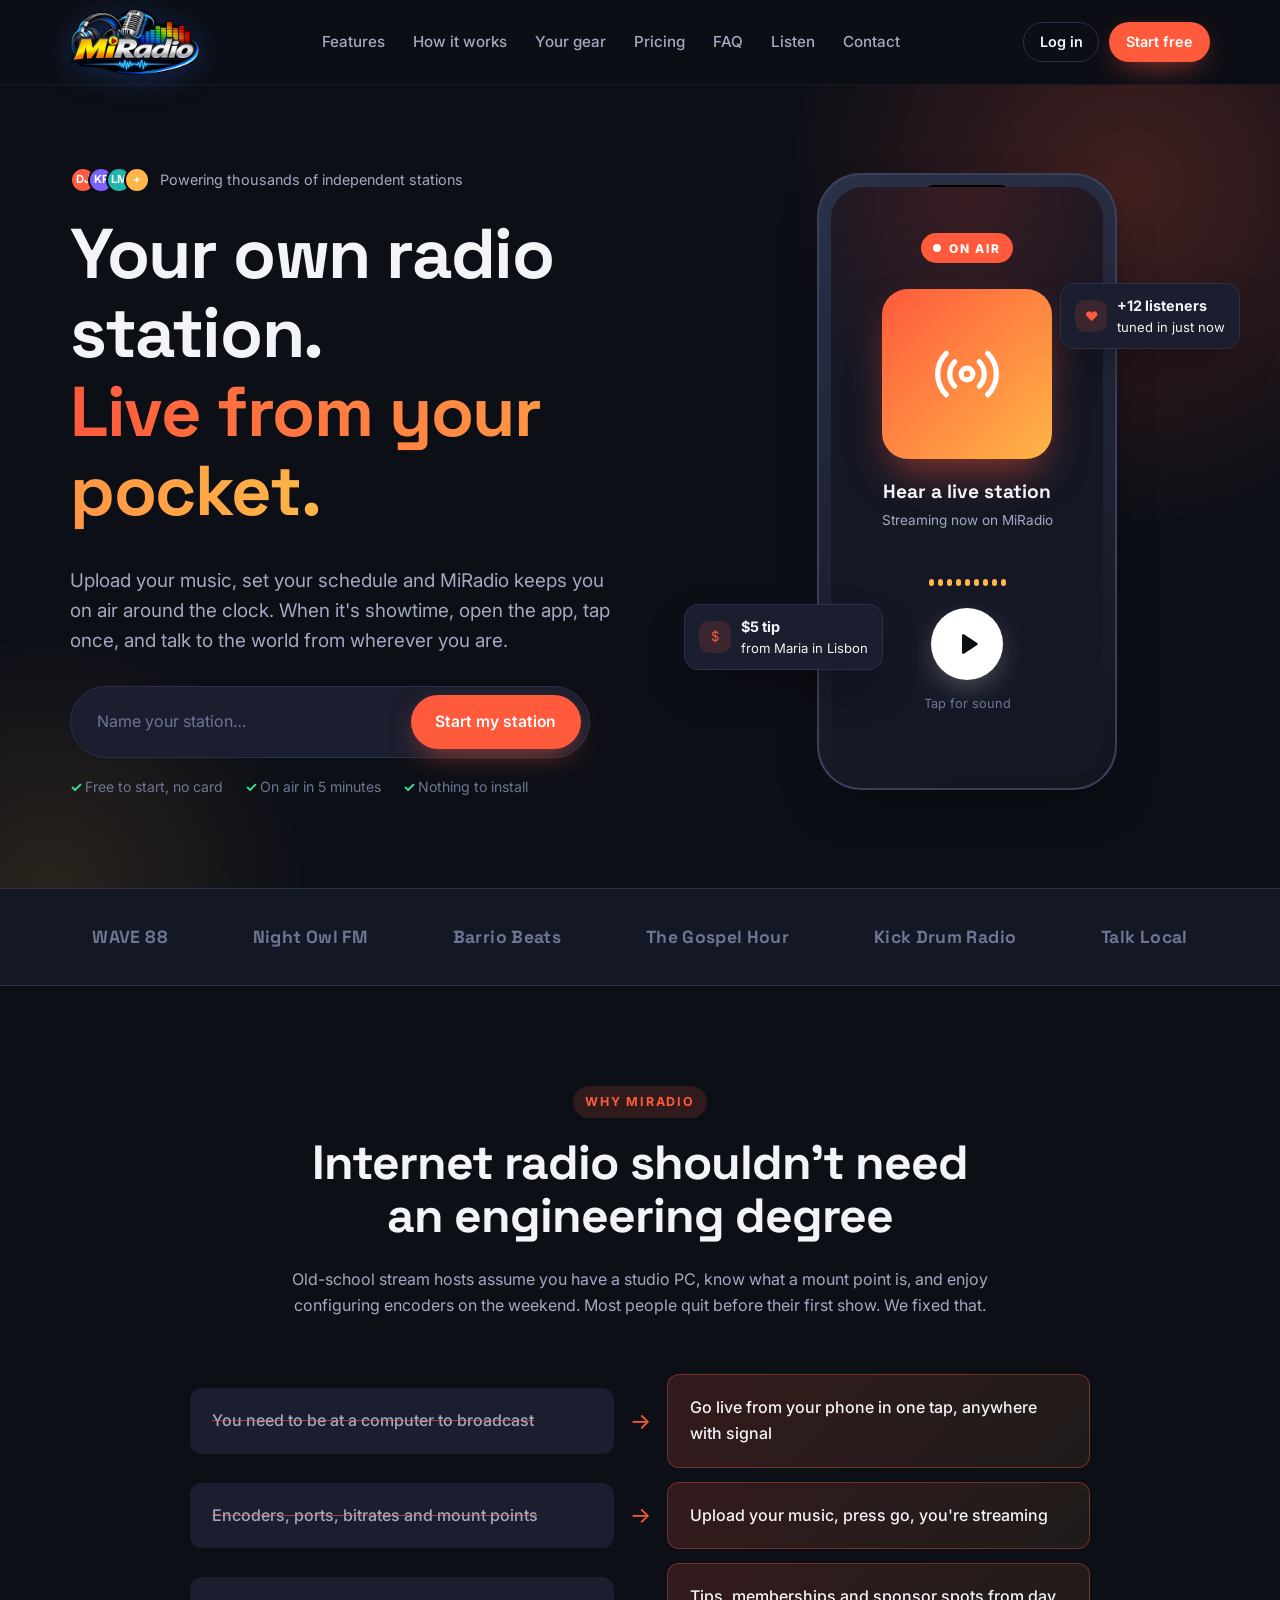
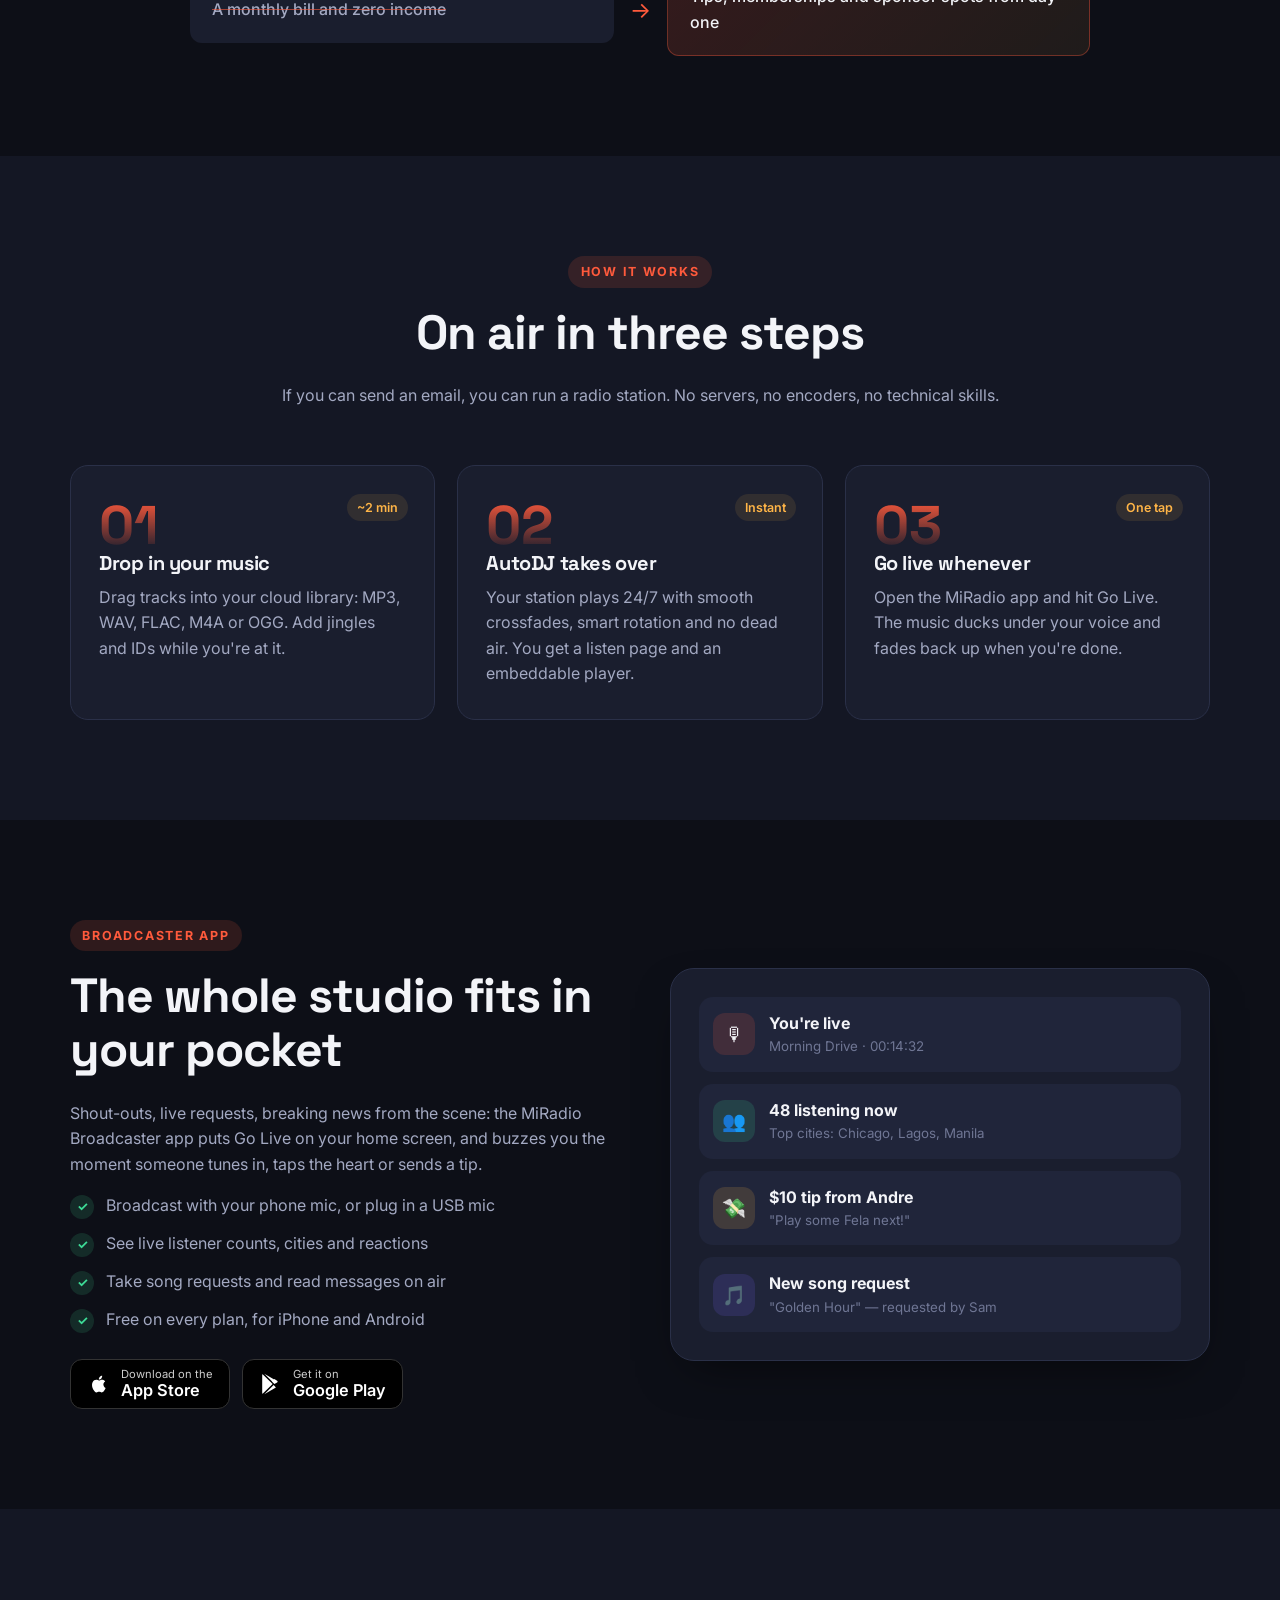
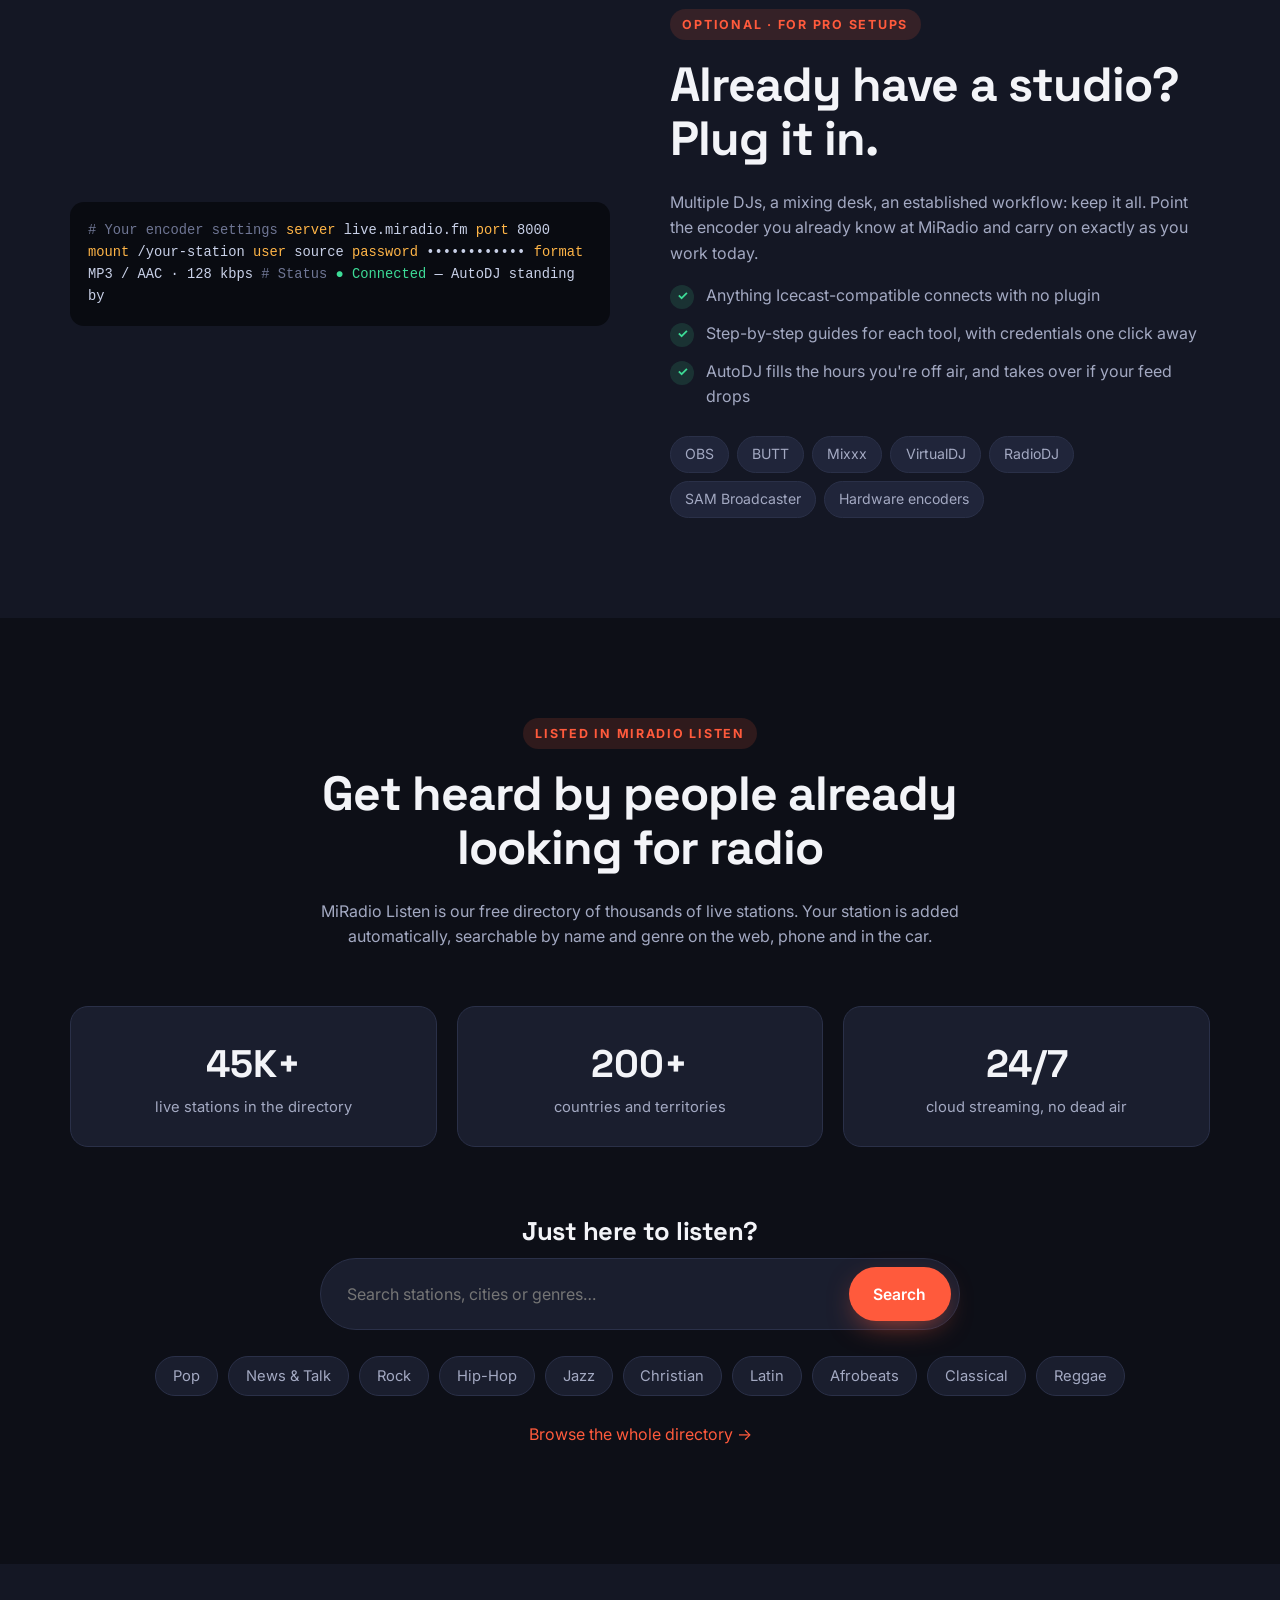
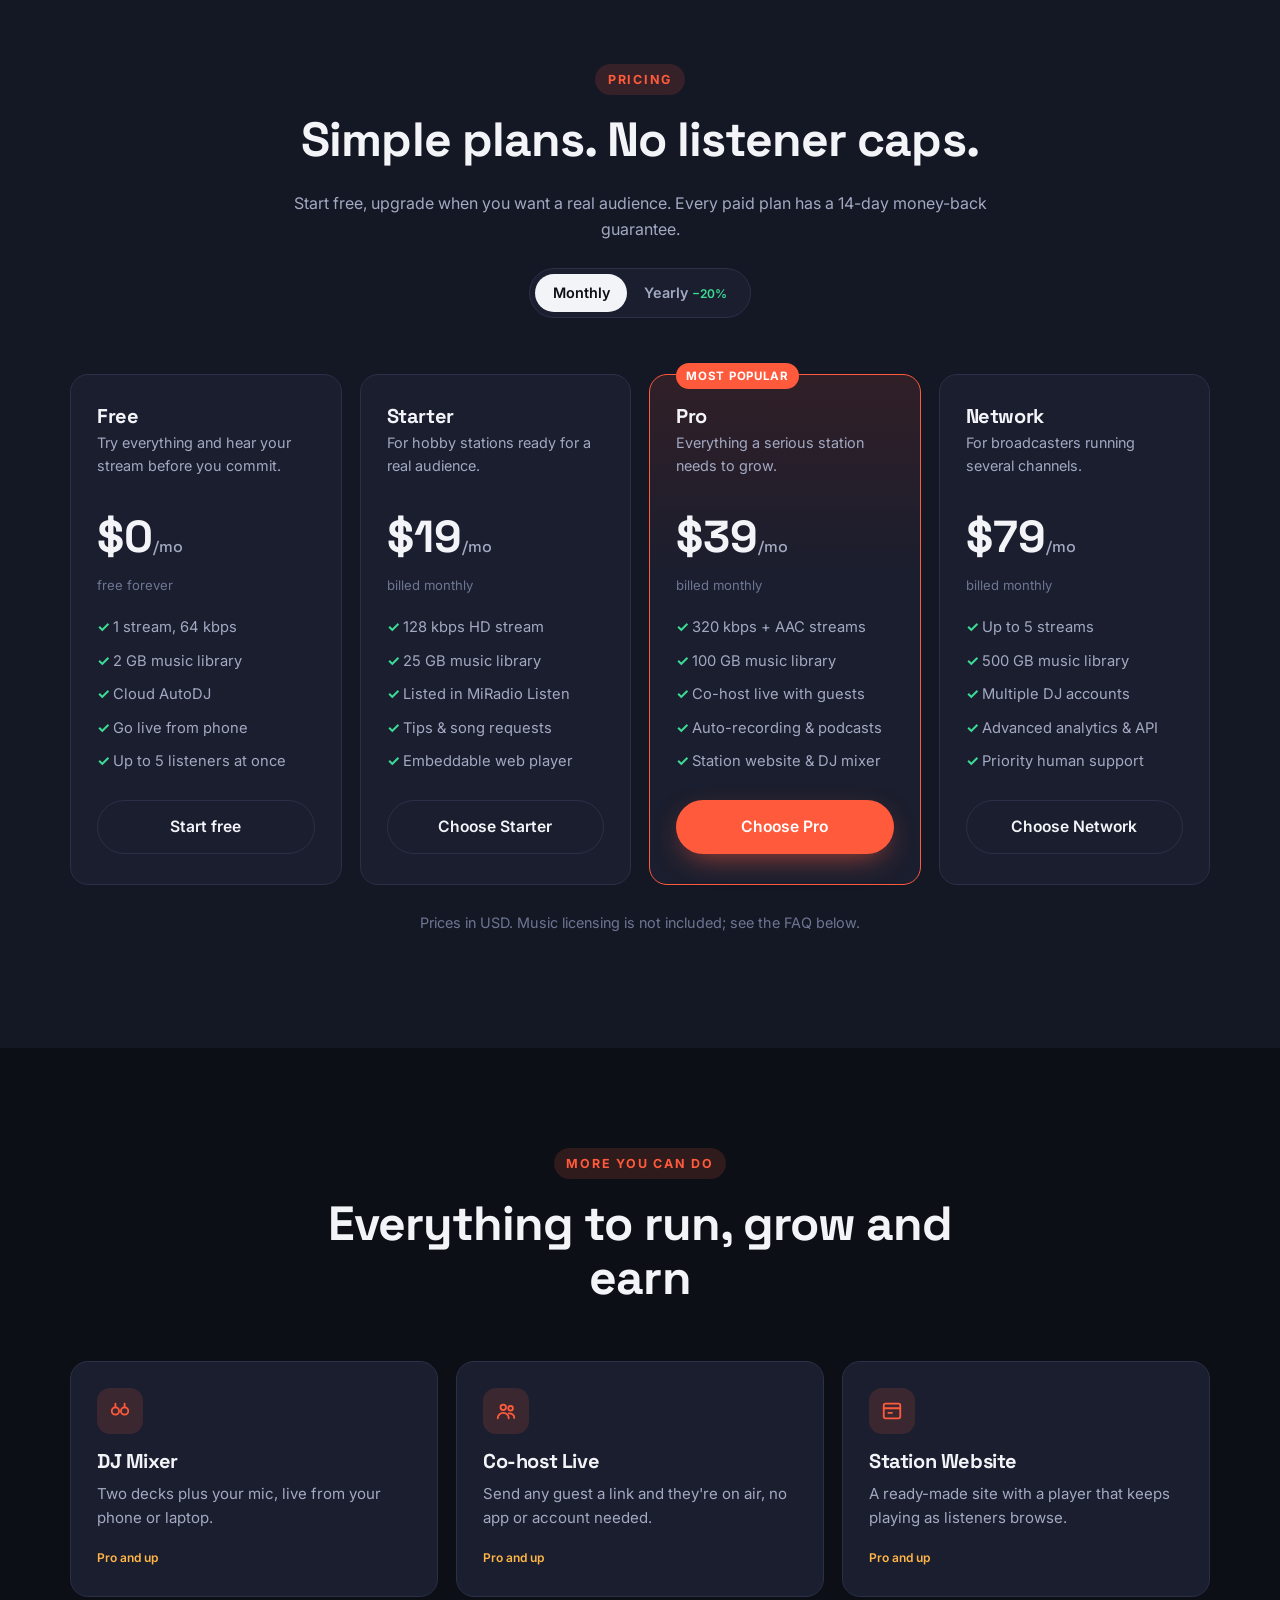
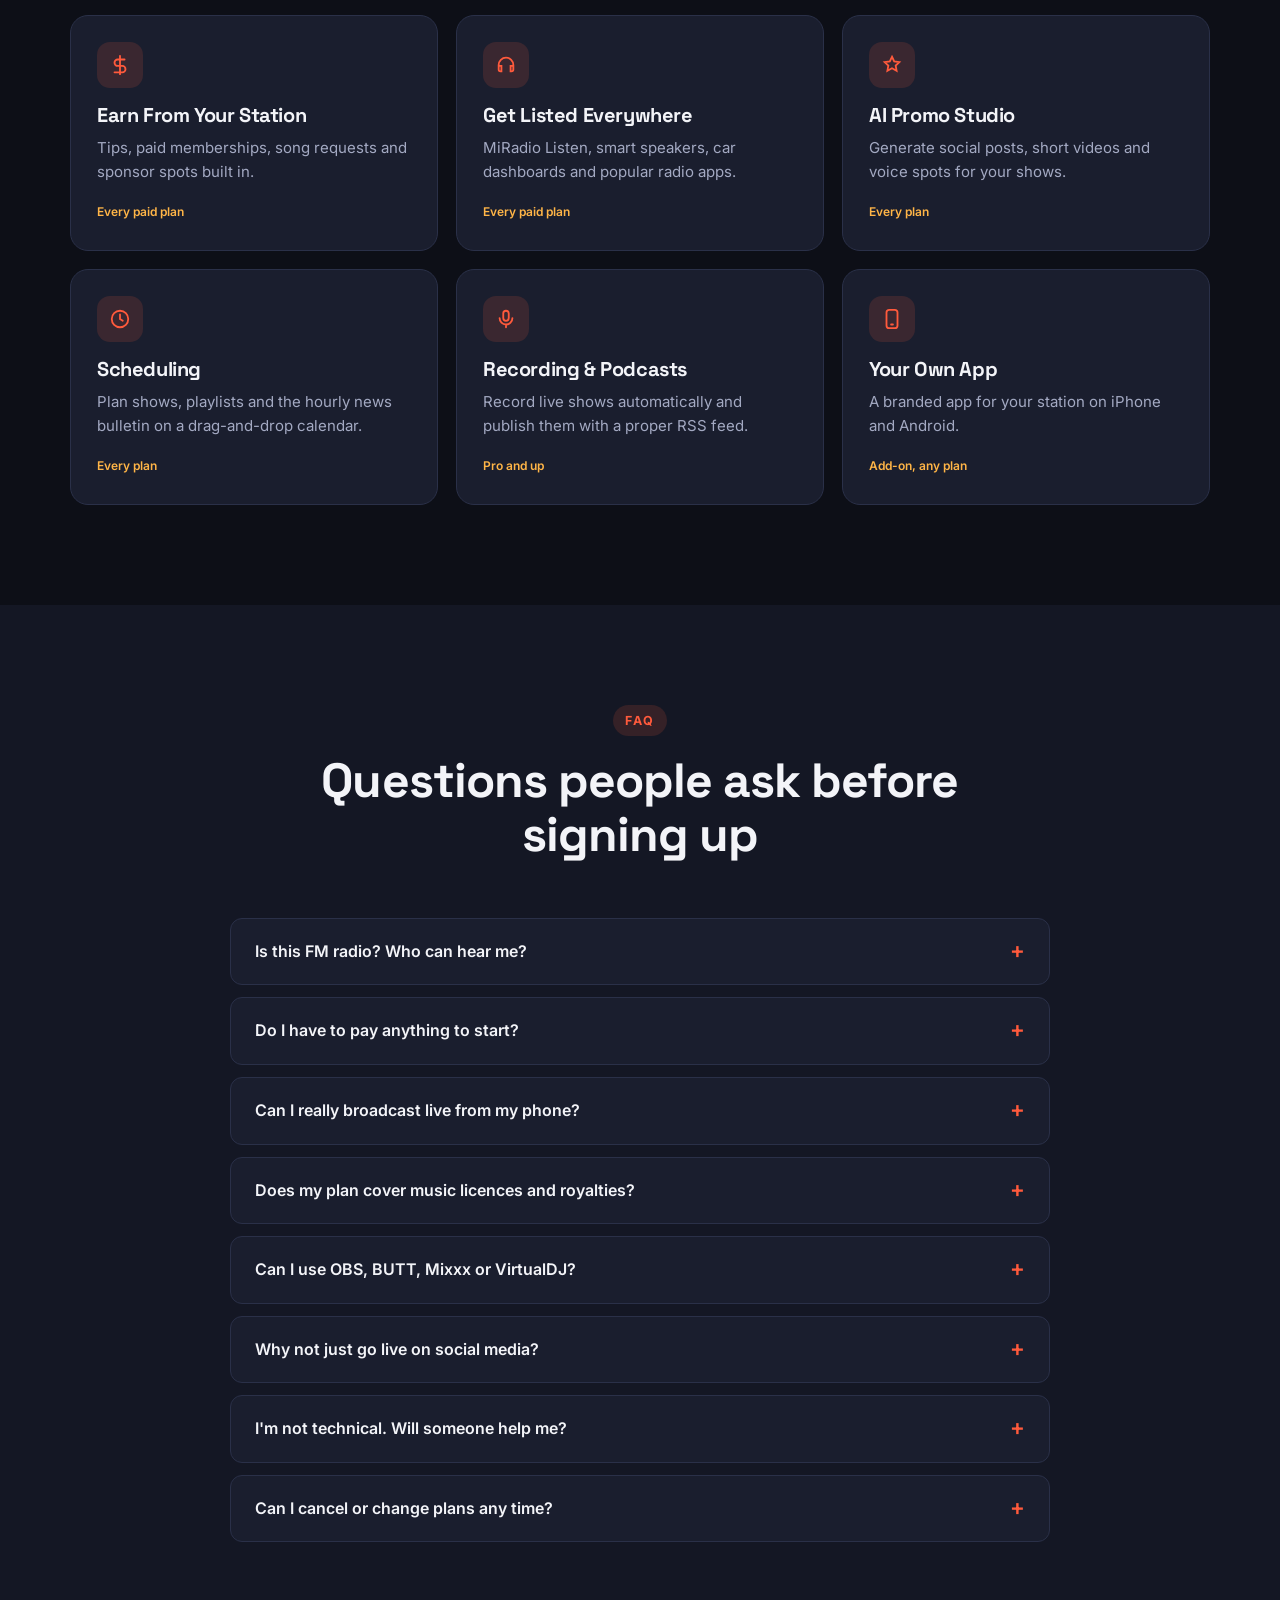
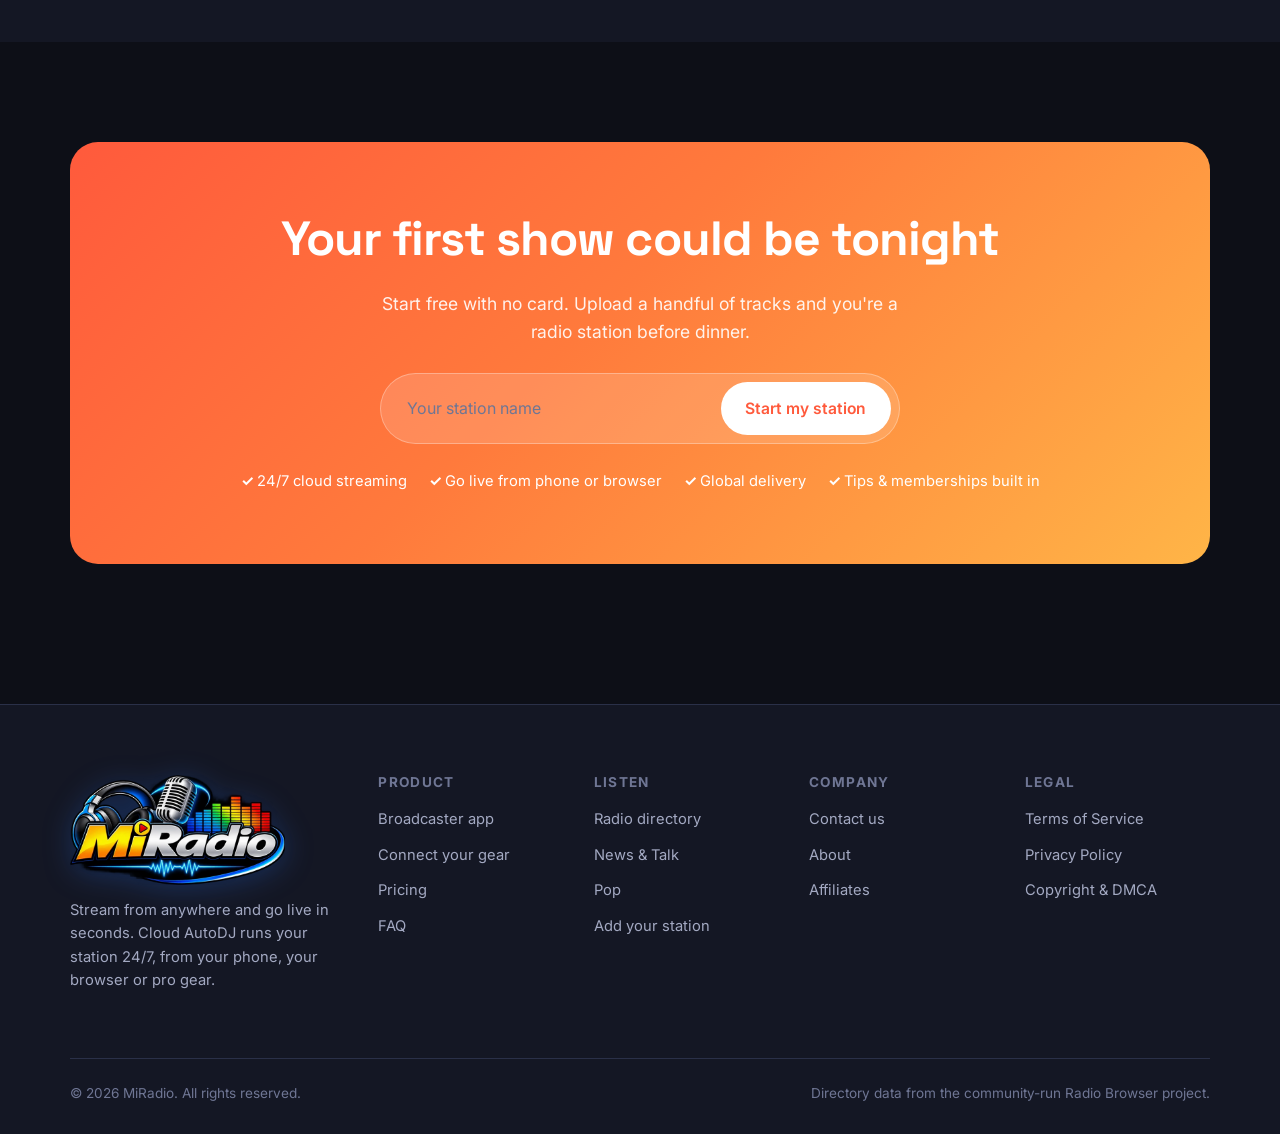
==== commit 5f86d1eb: "Add MiRadio logo to header, footer, tab icon and share image Co-Authored-By: Claude Opus 5.5 <norepl" ====
--- a/index.html
+++ b/index.html
@@ -5,7 +5,9 @@
   <meta name="viewport" content="width=device-width, initial-scale=1" />
   <title>MiRadio — Start Your Own Radio Station, Go Live From Anywhere</title>
   <meta name="description" content="MiRadio puts your own internet radio station on air in minutes. Upload music, let AutoDJ run 24/7, and go live from your phone with one tap." />
-  <link rel="icon" href="assets/logo.svg" type="image/svg+xml" />
+  <link rel="icon" href="assets/favicon-48.png" type="image/png" />
+  <link rel="apple-touch-icon" href="assets/apple-touch-icon.png" />
+  <meta property="og:image" content="assets/miradio-logo-full.png" />
   <link rel="preconnect" href="https://fonts.googleapis.com" />
   <link rel="preconnect" href="https://fonts.gstatic.com" crossorigin />
   <link href="https://fonts.googleapis.com/css2?family=Inter:wght@400;500;600;700&family=Space+Grotesk:wght@500;700&display=swap" rel="stylesheet" />
@@ -15,7 +17,7 @@
 
 <header class="site-header">
   <nav class="container nav" aria-label="Main">
-    <a href="index.html" class="brand"><img src="assets/logo.svg" alt="" /><span>Mi<b>Radio</b></span></a>
+    <a href="index.html" class="brand"><img src="assets/miradio-logo.webp" alt="MiRadio" width="640" height="328" /></a>
     <ul class="nav-links">
       <li><a href="#features">Features</a></li>
       <li><a href="#how">How it works</a></li>
@@ -381,7 +383,7 @@
   <div class="container">
     <div class="footer-grid">
       <div class="footer-about">
-        <a href="index.html" class="brand"><img src="assets/logo.svg" alt="" /><span>Mi<b>Radio</b></span></a>
+        <a href="index.html" class="brand"><img src="assets/miradio-logo.webp" alt="MiRadio" width="640" height="328" /></a>
         <p>Stream from anywhere and go live in seconds. Cloud AutoDJ runs your station 24/7, from your phone, your browser or pro gear.</p>
       </div>
       <div>
--- a/css/style.css
+++ b/css/style.css
@@ -72,9 +72,11 @@
   background: rgba(13, 15, 23, .78); backdrop-filter: blur(14px);
   border-bottom: 1px solid rgba(255,255,255,.05);
 }
-.nav { display: flex; align-items: center; justify-content: space-between; height: 70px; gap: 20px; }
+.nav { display: flex; align-items: center; justify-content: space-between; height: 84px; gap: 20px; }
 .brand { display: flex; align-items: center; gap: 10px; font-family: var(--display); font-weight: 700; font-size: 1.35rem; }
-.brand img { width: 34px; height: 34px; }
+.brand img { height: 66px; width: auto; filter: drop-shadow(0 4px 14px rgba(40, 120, 255, .25)); }
+.site-footer .brand img { height: 110px; }
+@media (max-width: 520px) { .brand img { height: 54px; } }
 .brand span b { color: var(--accent); font-weight: 700; }
 .nav-links { display: flex; gap: 28px; list-style: none; margin: 0; padding: 0; }
 .nav-links a { color: var(--muted); font-weight: 500; font-size: .95rem; transition: color .2s; }
@@ -85,7 +87,7 @@
 
 @media (max-width: 920px) {
   .nav-links {
-    position: fixed; inset: 70px 0 auto 0; flex-direction: column; gap: 0;
+    position: fixed; inset: 84px 0 auto 0; flex-direction: column; gap: 0;
     background: var(--bg-2); border-bottom: 1px solid var(--line);
     transform: translateY(-120%); transition: transform .3s; padding: 8px 20px 20px;
   }
